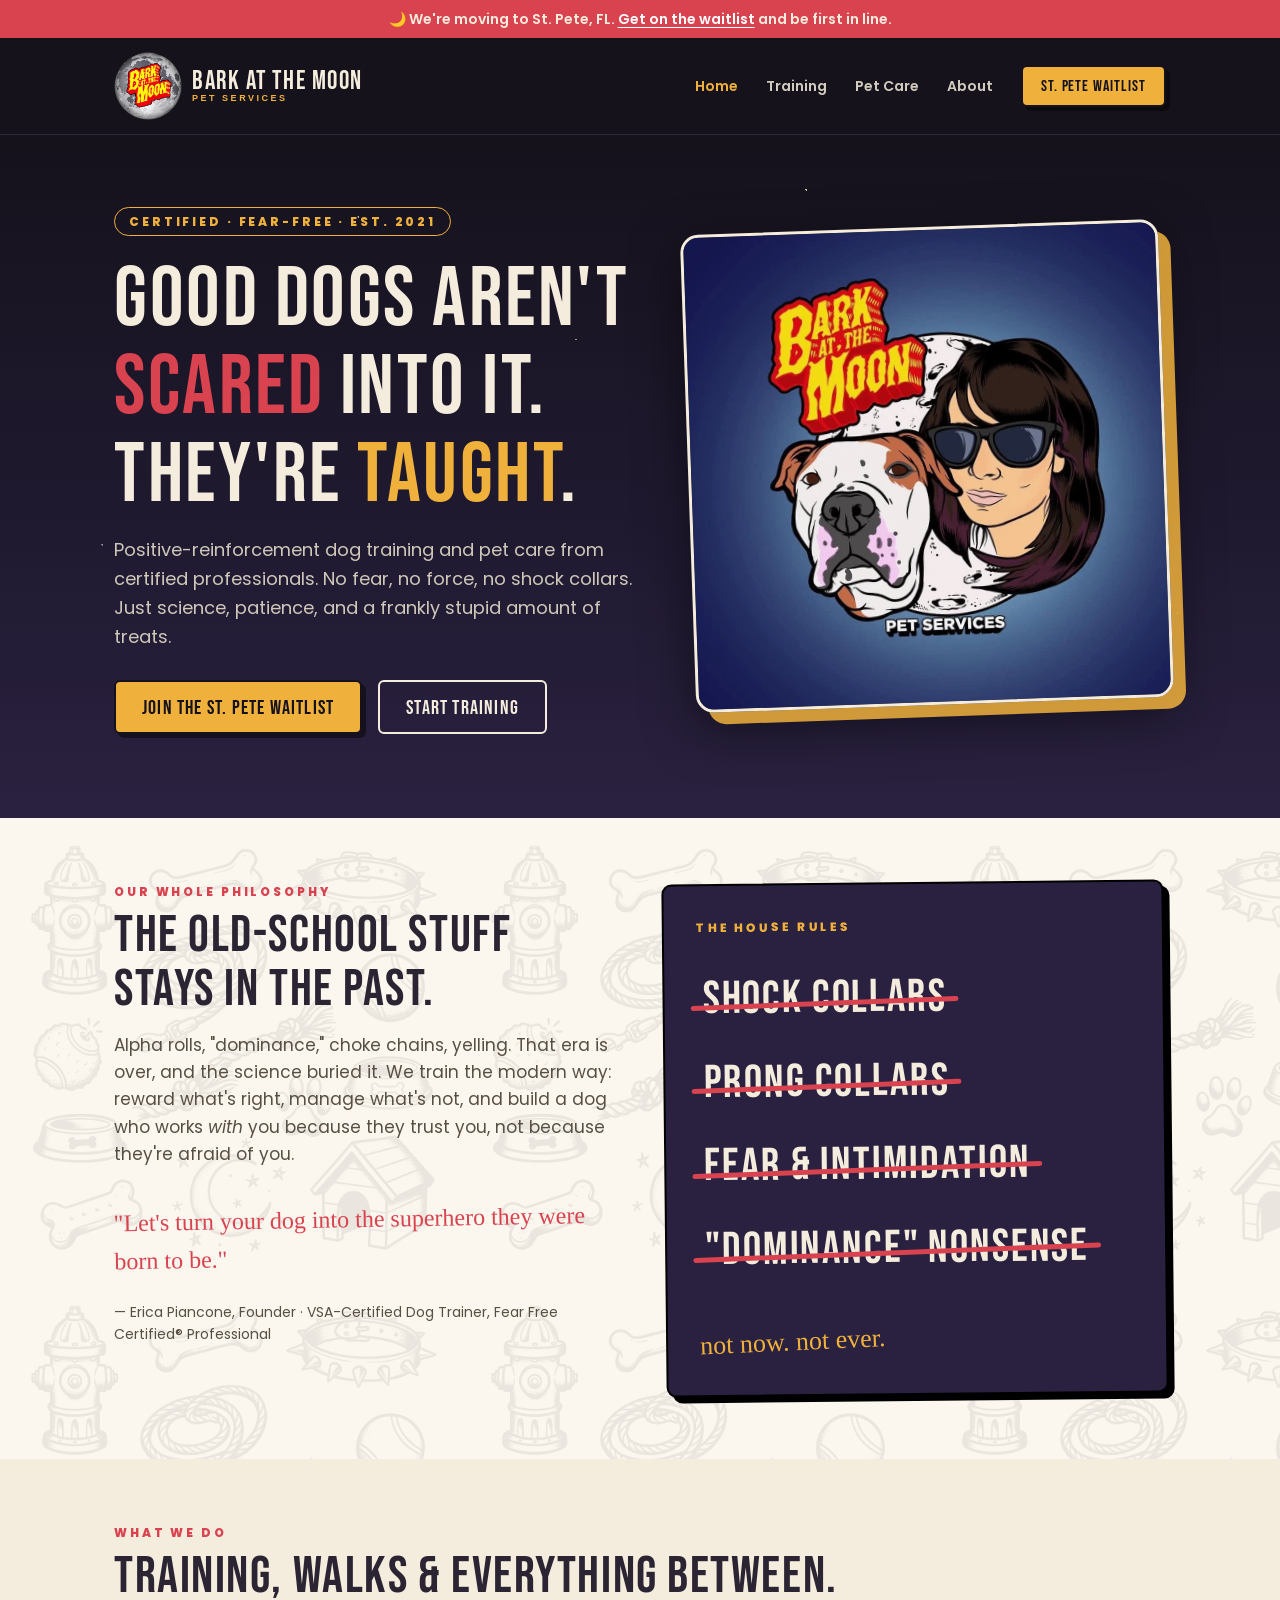
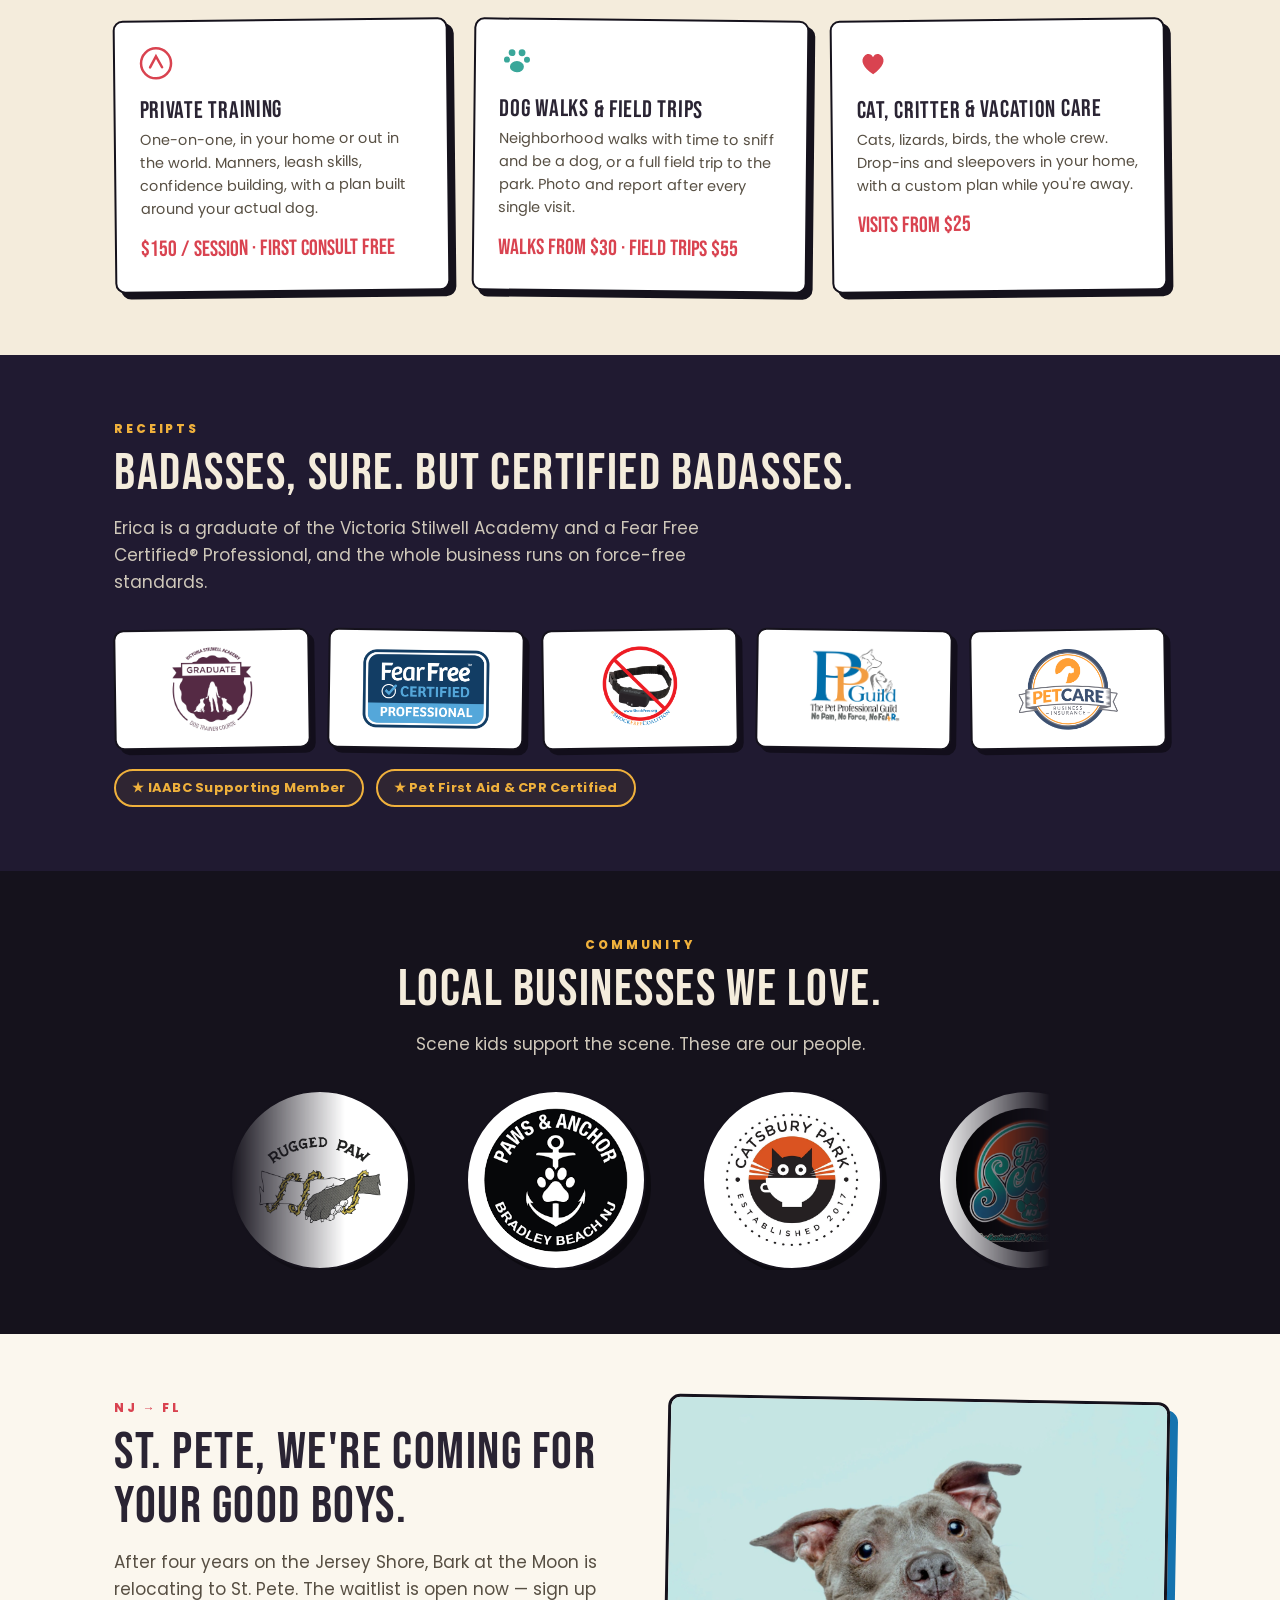
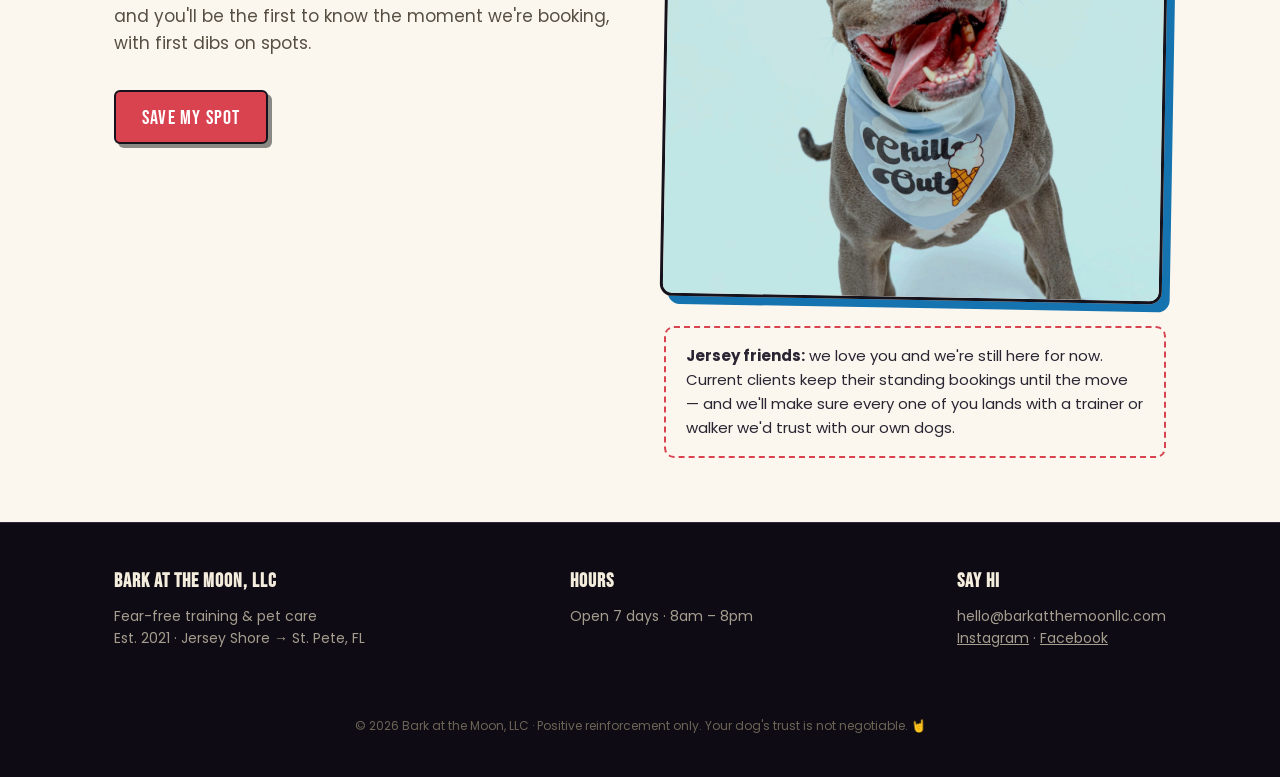
==== index.html @ cf0a7555 "Add tattoo flash background behind philosophy section Old-school traditional flash sheet (hydrant, b" ====
<!DOCTYPE html>
<html lang="en">
<head>
<meta charset="UTF-8">
<meta name="viewport" content="width=device-width, initial-scale=1.0">
<title>Bark at the Moon | Fear-Free Dog Training & Pet Care</title>
<meta name="description" content="Certified positive-reinforcement dog training and pet care. Zero fear, zero force, zero shock. Now howling our way from the Jersey Shore to St. Pete, FL.">
<link rel="preconnect" href="https://fonts.googleapis.com">
<link href="https://fonts.googleapis.com/css2?family=Bebas+Neue&family=Permanent+Marker&family=Poppins:wght@400;600;800&display=swap" rel="stylesheet">
<link rel="stylesheet" href="styles.css">
</head>
<body>

<div class="topbar">🌙 We're moving to St. Pete, FL. <a href="waitlist.html">Get on the waitlist</a> and be first in line.</div>

<header>
  <nav class="nav">
    <a class="logo" href="index.html">
      <img src="assets/logo-moon.png" alt="Bark at the Moon logo" style="width:68px;height:auto;">
      <span class="logo-name">Bark at the Moon<small>Pet Services</small></span>
    </a>
    <a class="nav-link active" href="index.html">Home</a>
    <a class="nav-link" href="training.html">Training</a>
    <a class="nav-link" href="pet-care.html">Pet Care</a>
    <a class="nav-link" href="about.html">About</a>
    <a class="btn btn-gold btn-sm" href="waitlist.html">St. Pete Waitlist</a>
  </nav>
</header>

<div class="hero">
  <div class="hero-inner">
    <div class="hero-copy">
      <span class="eyebrow">Certified · Fear-Free · Est. 2021</span>
      <h1>Good dogs aren't <span class="hl-red">scared</span> into it.<br>They're <span class="hl">taught</span>.</h1>
      <p class="sub">Positive-reinforcement dog training and pet care from certified professionals. No fear, no force, no shock collars. Just science, patience, and a frankly stupid amount of treats.</p>
      <div class="cta-row">
        <a class="btn btn-gold" href="waitlist.html">Join the St. Pete Waitlist</a>
        <a class="btn btn-ghost" href="training.html">Start Training</a>
      </div>
    </div>
    <div class="hero-art">
      <span class="awoo marker">awoooo!</span>
      <img class="hero-logo" src="assets/logo-full.jpg" alt="Bark at the Moon Pet Services — illustrated logo of Erica and a pit bull in front of a full moon">
    </div>
  </div>
</div>

<section class="section-light flash-bg">
  <div class="wrap">
    <div class="split">
      <div>
        <div class="kicker">Our whole philosophy</div>
        <h2 class="title">The old-school stuff stays in the past.</h2>
        <p class="lede">Alpha rolls, "dominance," choke chains, yelling. That era is over, and the science buried it. We train the modern way: reward what's right, manage what's not, and build a dog who works <em>with</em> you because they trust you, not because they're afraid of you.</p>
        <blockquote class="pull">"Let's turn your dog into the superhero they were born to be."</blockquote>
        <p style="font-size:14px; color:#574f43;">— Erica Piancone, Founder · VSA-Certified Dog Trainer, Fear Free Certified® Professional</p>
      </div>
      <div>
        <div class="card card-dark" style="padding:32px;">
          <div class="kicker" style="color:var(--gold);">The house rules</div>
          <ul class="nolist">
            <li>Shock collars</li>
            <li>Prong collars</li>
            <li>Fear &amp; intimidation</li>
            <li>"Dominance" nonsense</li>
          </ul>
          <span class="not-ever">not now. not ever.</span>
        </div>
      </div>
    </div>
  </div>
</section>

<section class="section-cream">
  <div class="wrap">
    <div class="kicker">What we do</div>
    <h2 class="title">Training, walks &amp; everything between.</h2>
    <div class="cards">
      <div class="card">
        <svg class="icon" viewBox="0 0 34 34"><circle cx="17" cy="17" r="15" fill="none" stroke="#d94350" stroke-width="2.5"/><path d="M11 21 L17 10 L23 21" fill="none" stroke="#d94350" stroke-width="2.5" stroke-linecap="round"/></svg>
        <h3>Private Training</h3>
        <p>One-on-one, in your home or out in the world. Manners, leash skills, confidence building, with a plan built around your actual dog.</p>
        <div class="price">$150 / session · first consult free</div>
      </div>
      <div class="card">
        <svg class="icon" viewBox="0 0 34 34"><circle cx="12" cy="9" r="3.4" fill="#3aa79a"/><circle cx="22" cy="9" r="3.4" fill="#3aa79a"/><circle cx="7" cy="16" r="3" fill="#3aa79a"/><circle cx="27" cy="16" r="3" fill="#3aa79a"/><ellipse cx="17" cy="23" rx="7" ry="5.6" fill="#3aa79a"/></svg>
        <h3>Dog Walks &amp; Field Trips</h3>
        <p>Neighborhood walks with time to sniff and be a dog, or a full field trip to the park. Photo and report after every single visit.</p>
        <div class="price">Walks from $30 · Field trips $55</div>
      </div>
      <div class="card">
        <svg class="icon" viewBox="0 0 34 34"><path d="M17 28 C7 21 4 14 8.5 9.5 C11.5 6.5 15.5 7.5 17 11 C18.5 7.5 22.5 6.5 25.5 9.5 C30 14 27 21 17 28 Z" fill="#d94350"/></svg>
        <h3>Cat, Critter &amp; Vacation Care</h3>
        <p>Cats, lizards, birds, the whole crew. Drop-ins and sleepovers in your home, with a custom plan while you're away.</p>
        <div class="price">Visits from $25</div>
      </div>
    </div>
  </div>
</section>

<section class="section-dark">
  <div class="wrap">
    <div class="kicker">Receipts</div>
    <h2 class="title">Badasses, sure. But certified badasses.</h2>
    <p class="lede">Erica is a graduate of the Victoria Stilwell Academy and a Fear Free Certified® Professional, and the whole business runs on force-free standards.</p>
    <div class="cert-strip">
      <div class="cert"><img src="assets/vsa.jpg" alt="Victoria Stilwell Academy Graduate — Dog Trainer Course"></div>
      <div class="cert"><img src="assets/fearfree.png" alt="Fear Free Certified Professional"></div>
      <div class="cert"><img src="assets/sfc.png" alt="Shock-Free Coalition member"></div>
      <div class="cert"><img src="assets/ppg.png" alt="Pet Professional Guild member"></div>
      <div class="cert"><img src="assets/pci.png" alt="Insured through Pet Care Insurance"></div>
    </div>
    <div class="badges">
      <span class="badge">★ IAABC Supporting Member</span>
      <span class="badge">★ Pet First Aid &amp; CPR Certified</span>
    </div>
  </div>
</section>

<section class="section-ink">
  <div class="wrap" style="text-align:center;">
    <div class="kicker">Community</div>
    <h2 class="title">Local businesses we love.</h2>
    <p class="lede" style="margin-left:auto; margin-right:auto;">Scene kids support the scene. These are our people.</p>
    <div class="local-carousel">
      <div class="local-track">
        <a href="https://7510b7-a4.myshopify.com" target="_blank" rel="noopener"><img src="assets/ruggedpaw.png" alt="Rugged Paw"></a>
        <a href="https://www.pawsandanchor.com" target="_blank" rel="noopener"><img src="assets/pawsanchor.png" alt="Paws and Anchor"></a>
        <a href="https://catsburypark.com" target="_blank" rel="noopener"><img src="assets/catsbury.jpg" alt="Catsbury Park"></a>
        <a href="https://thescoopnj.com" target="_blank" rel="noopener"><img src="assets/scoopnj.jpg" alt="The Scoop NJ"></a>
        <a href="https://7510b7-a4.myshopify.com" target="_blank" rel="noopener" aria-hidden="true" tabindex="-1"><img src="assets/ruggedpaw.png" alt=""></a>
        <a href="https://www.pawsandanchor.com" target="_blank" rel="noopener" aria-hidden="true" tabindex="-1"><img src="assets/pawsanchor.png" alt=""></a>
        <a href="https://catsburypark.com" target="_blank" rel="noopener" aria-hidden="true" tabindex="-1"><img src="assets/catsbury.jpg" alt=""></a>
        <a href="https://thescoopnj.com" target="_blank" rel="noopener" aria-hidden="true" tabindex="-1"><img src="assets/scoopnj.jpg" alt=""></a>
        <a href="https://7510b7-a4.myshopify.com" target="_blank" rel="noopener" aria-hidden="true" tabindex="-1"><img src="assets/ruggedpaw.png" alt=""></a>
        <a href="https://www.pawsandanchor.com" target="_blank" rel="noopener" aria-hidden="true" tabindex="-1"><img src="assets/pawsanchor.png" alt=""></a>
        <a href="https://catsburypark.com" target="_blank" rel="noopener" aria-hidden="true" tabindex="-1"><img src="assets/catsbury.jpg" alt=""></a>
        <a href="https://thescoopnj.com" target="_blank" rel="noopener" aria-hidden="true" tabindex="-1"><img src="assets/scoopnj.jpg" alt=""></a>
      </div>
    </div>
  </div>
</section>

<section class="section-light">
  <div class="wrap">
    <div class="split">
      <div>
        <div class="kicker">NJ → FL</div>
        <h2 class="title">St. Pete, we're coming for your good boys.</h2>
        <p class="lede">After four years on the Jersey Shore, Bark at the Moon is relocating to St. Pete. The waitlist is open now — sign up and you'll be the first to know the moment we're booking, with first dibs on spots.</p>
        <a class="btn btn-red" href="waitlist.html">Save My Spot</a>
      </div>
      <div>
        <img class="photo-frame tilt-r" src="assets/home-photo.jpg" alt="A very happy grey pit bull wearing a Chill Out bandana">
        <div class="notice">
          <strong>Jersey friends:</strong> we love you and we're still here for now. Current clients keep their standing bookings until the move — and we'll make sure every one of you lands with a trainer or walker we'd trust with our own dogs.
        </div>
      </div>
    </div>
  </div>
</section>

<footer>
  <div class="wrap">
    <div>
      <h4>Bark at the Moon, LLC</h4>
      Fear-free training &amp; pet care<br>
      Est. 2021 · Jersey Shore → St. Pete, FL
    </div>
    <div>
      <h4>Hours</h4>
      Open 7 days · 8am – 8pm
    </div>
    <div>
      <h4>Say hi</h4>
      hello@barkatthemoonllc.com<br>
      <a href="https://instagram.com/barkatthemoon_nj" target="_blank" rel="noopener">Instagram</a> · <a href="https://facebook.com/barkatthemoonllc" target="_blank" rel="noopener">Facebook</a>
    </div>
    <div class="fine">© 2026 Bark at the Moon, LLC · Positive reinforcement only. Your dog's trust is not negotiable. 🤘</div>
  </div>
</footer>

</body>
</html>
---- styles.css ----
/* Bark at the Moon — mockup design system
   Tattoo-flash palette: ink, cream, gold, red, teal */

:root {
  --ink: #15121c;
  --night: #201a31;
  --night-2: #2a2140;
  --cream: #f4ecdc;
  --paper: #fbf7ee;
  --gold: #f0b13c;
  --red: #d94350;
  --blue: #1573af;   /* carried over from the current site's accent */
  --teal: #3aa79a;
  --text-dark: #2a2433;
  --muted: #7d7668;
}

* { margin: 0; padding: 0; box-sizing: border-box; }

body {
  font-family: "Poppins", "Segoe UI", Arial, sans-serif;
  background: var(--ink);
  color: var(--cream);
  line-height: 1.6;
}

h1, h2, h3, .display {
  font-family: "Bebas Neue", "Arial Narrow", sans-serif;
  font-weight: 400;
  letter-spacing: 0.03em;
  line-height: 1.05;
}

.marker { font-family: "Permanent Marker", cursive; }

a { color: inherit; }

img { max-width: 100%; }

/* ── announcement bar ─────────────────────────── */
.topbar {
  background: var(--red);
  color: var(--cream);
  text-align: center;
  font-size: 14px;
  font-weight: 600;
  padding: 8px 16px;
}
.topbar a { color: #fff; text-underline-offset: 3px; }

/* ── header ───────────────────────────────────── */
header {
  background: var(--ink);
  border-bottom: 1px solid #2e2740;
  position: sticky;
  top: 0;
  z-index: 50;
}
.nav {
  max-width: 1100px;
  margin: 0 auto;
  padding: 14px 24px;
  display: flex;
  align-items: center;
  gap: 28px;
}
.logo {
  display: flex;
  align-items: center;
  gap: 10px;
  text-decoration: none;
  margin-right: auto;
}
.logo svg { display: block; }
.logo-name {
  font-family: "Bebas Neue", sans-serif;
  font-size: 26px;
  letter-spacing: 0.06em;
  color: var(--cream);
  line-height: 0.9;
}
.logo-name small {
  display: block;
  font-family: "Inter", sans-serif;
  font-size: 9px;
  font-weight: 600;
  letter-spacing: 0.28em;
  color: var(--gold);
  text-transform: uppercase;
}
.nav a.nav-link {
  text-decoration: none;
  font-size: 14px;
  font-weight: 600;
  color: var(--cream);
  opacity: 0.85;
}
.nav a.nav-link:hover, .nav a.nav-link.active { color: var(--gold); opacity: 1; }

/* ── buttons ──────────────────────────────────── */
.btn {
  display: inline-block;
  font-family: "Bebas Neue", sans-serif;
  font-size: 20px;
  letter-spacing: 0.06em;
  text-decoration: none;
  padding: 10px 26px 8px;
  border: 2px solid var(--ink);
  border-radius: 6px;
  cursor: pointer;
  transition: transform 0.12s ease;
}
.btn:hover { transform: rotate(-1.5deg) scale(1.03); }
.btn-gold { background: var(--gold); color: var(--ink); box-shadow: 4px 4px 0 rgba(0,0,0,0.45); }
.btn-red { background: var(--red); color: #fff; box-shadow: 4px 4px 0 rgba(0,0,0,0.45); }
.btn-ghost { background: transparent; color: var(--cream); border-color: var(--cream); }
.btn-sm { font-size: 16px; padding: 7px 18px 5px; }

/* ── hero ─────────────────────────────────────── */
.hero {
  background:
    radial-gradient(1.5px 1.5px at 12% 25%, rgba(244,236,220,.9) 50%, transparent 51%),
    radial-gradient(2px 2px at 28% 12%, rgba(244,236,220,.7) 50%, transparent 51%),
    radial-gradient(1.5px 1.5px at 45% 30%, rgba(244,236,220,.6) 50%, transparent 51%),
    radial-gradient(2px 2px at 63% 8%, rgba(244,236,220,.8) 50%, transparent 51%),
    radial-gradient(1.5px 1.5px at 85% 40%, rgba(244,236,220,.7) 50%, transparent 51%),
    radial-gradient(1.5px 1.5px at 72% 22%, rgba(244,236,220,.5) 50%, transparent 51%),
    radial-gradient(2px 2px at 8% 60%, rgba(244,236,220,.5) 50%, transparent 51%),
    radial-gradient(1.5px 1.5px at 92% 70%, rgba(244,236,220,.6) 50%, transparent 51%),
    linear-gradient(180deg, var(--ink) 0%, var(--night) 60%, var(--night-2) 100%);
}
.hero-inner {
  max-width: 1100px;
  margin: 0 auto;
  padding: 72px 24px 84px;
  display: flex;
  align-items: center;
  gap: 48px;
}
.hero-copy { flex: 1.1; }
.hero-art { flex: 1; text-align: center; position: relative; }

.eyebrow {
  display: inline-block;
  font-size: 12px;
  font-weight: 800;
  letter-spacing: 0.24em;
  text-transform: uppercase;
  color: var(--gold);
  border: 1.5px solid var(--gold);
  border-radius: 999px;
  padding: 4px 14px;
  margin-bottom: 20px;
}

.hero h1 {
  font-size: clamp(48px, 7vw, 84px);
  color: var(--cream);
  margin-bottom: 16px;
}
.hero h1 .hl { color: var(--gold); }
.hero h1 .hl-red { color: var(--red); }

.hero .sub {
  font-size: 18px;
  max-width: 520px;
  color: #cfc8ba;
  margin-bottom: 28px;
}
.hero .cta-row { display: flex; gap: 16px; flex-wrap: wrap; align-items: center; }

.awoo {
  position: absolute;
  top: -10px;
  right: 4%;
  transform: rotate(12deg);
  color: var(--red);
  font-size: 22px;
}

/* moon */
.moon-img {
  width: 100%;
  max-width: 400px;
  height: auto;
  transform: rotate(-2deg);
  filter:
    drop-shadow(0 0 30px rgba(244,236,220,0.25))
    drop-shadow(0 0 100px rgba(240,177,60,0.15));
}

/* ── sections ─────────────────────────────────── */
section { padding: 64px 0; }
.wrap { max-width: 1100px; margin: 0 auto; padding: 0 24px; }
.wrap-narrow { max-width: 780px; margin: 0 auto; padding: 0 24px; }

.section-light { background: var(--paper); color: var(--text-dark); }

/* tattoo flash sheet tiled behind a section, faint like an old stencil */
.flash-bg { position: relative; }
.flash-bg::before {
  content: "";
  position: absolute;
  inset: 0;
  background: url("assets/flash-bg.png") repeat;
  background-size: 460px 460px;
  opacity: 0.07;
  pointer-events: none;
}
.flash-bg > .wrap { position: relative; }
.section-cream { background: var(--cream); color: var(--text-dark); }
.section-dark { background: var(--night); }
.section-ink { background: var(--ink); }

.kicker {
  font-size: 12px;
  font-weight: 800;
  letter-spacing: 0.24em;
  text-transform: uppercase;
  color: var(--red);
  margin-bottom: 8px;
}
.section-dark .kicker, .section-ink .kicker { color: var(--gold); }

h2.title { font-size: clamp(34px, 4.5vw, 52px); margin-bottom: 14px; }
.lede { font-size: 17px; max-width: 640px; margin-bottom: 32px; }
.section-light .lede, .section-cream .lede { color: #574f43; }
.section-dark .lede, .section-ink .lede { color: #cfc8ba; }

/* ── sticker cards ────────────────────────────── */
.cards {
  display: grid;
  grid-template-columns: repeat(auto-fit, minmax(240px, 1fr));
  gap: 24px;
}
.card {
  background: #fff;
  color: var(--text-dark);
  border: 2px solid var(--ink);
  border-radius: 10px;
  padding: 24px;
  box-shadow: 6px 6px 0 var(--ink);
}
.card:nth-child(even) { transform: rotate(0.6deg); }
.card:nth-child(odd) { transform: rotate(-0.6deg); }
.card h3 { font-size: 24px; margin: 10px 0 6px; }
.card p { font-size: 14.5px; color: #574f43; }
.card .price {
  font-family: "Bebas Neue", sans-serif;
  font-size: 22px;
  color: var(--red);
  margin-top: 10px;
}
.card .icon { width: 34px; height: 34px; }

.card-dark {
  background: var(--night-2);
  color: var(--cream);
  border-color: #000;
  box-shadow: 6px 6px 0 #000;
}
.card-dark p { color: #cfc8ba; }

/* ── the "no" list ────────────────────────────── */
.nolist { list-style: none; margin: 24px 0; }
.nolist li {
  font-family: "Bebas Neue", sans-serif;
  font-size: clamp(30px, 4.5vw, 46px);
  letter-spacing: 0.04em;
  color: var(--cream);
  position: relative;
  display: table;
  padding: 2px 6px;
  margin-bottom: 6px;
}
.nolist li::after {
  content: "";
  position: absolute;
  left: -6px; right: -6px; top: 52%;
  height: 5px;
  background: var(--red);
  transform: rotate(-1.6deg);
  border-radius: 3px;
}
.not-ever {
  font-family: "Permanent Marker", cursive;
  font-size: 26px;
  color: var(--gold);
  transform: rotate(-2deg);
  display: inline-block;
  margin-top: 8px;
}

/* ── badges / patches ─────────────────────────── */
.badges { display: flex; flex-wrap: wrap; gap: 12px; margin-top: 20px; }
.badge {
  border: 2px solid var(--gold);
  color: var(--gold);
  border-radius: 999px;
  font-size: 13px;
  font-weight: 700;
  padding: 7px 16px;
  letter-spacing: 0.02em;
  background: rgba(240,177,60,0.07);
}
.badge.badge-light {
  border-color: var(--text-dark);
  color: var(--text-dark);
  background: #fff;
  box-shadow: 3px 3px 0 var(--text-dark);
}

/* ── misc ─────────────────────────────────────── */
.split { display: flex; gap: 48px; align-items: flex-start; }
.split > div { flex: 1; }

.pawline {
  display: flex; gap: 18px; justify-content: center;
  padding: 18px 0; opacity: 0.5;
}

blockquote.pull {
  font-family: "Permanent Marker", cursive;
  font-size: 24px;
  color: var(--red);
  transform: rotate(-1deg);
  margin: 24px 0;
  max-width: 560px;
}

.notice {
  border: 2px dashed var(--red);
  border-radius: 10px;
  padding: 16px 20px;
  font-size: 15px;
  max-width: 640px;
}

/* ── forms (waitlist) ─────────────────────────── */
.form-card {
  background: var(--paper);
  color: var(--text-dark);
  border: 2px solid var(--ink);
  border-radius: 12px;
  box-shadow: 8px 8px 0 rgba(0,0,0,0.5);
  padding: 32px;
  max-width: 560px;
}
.form-card label {
  display: block;
  font-size: 13px;
  font-weight: 800;
  letter-spacing: 0.06em;
  text-transform: uppercase;
  margin: 16px 0 5px;
  color: var(--text-dark);
}
.form-card input[type="text"], .form-card input[type="email"],
.form-card input[type="tel"], .form-card textarea, .form-card select {
  width: 100%;
  font-family: inherit;
  font-size: 15px;
  padding: 10px 12px;
  border: 2px solid var(--text-dark);
  border-radius: 6px;
  background: #fff;
}
.form-card textarea { min-height: 80px; resize: vertical; }
.checks { display: flex; flex-wrap: wrap; gap: 10px; margin-top: 6px; }
.checks label {
  display: inline-flex; align-items: center; gap: 7px;
  margin: 0; text-transform: none; letter-spacing: 0;
  font-size: 14px; font-weight: 600;
  border: 2px solid var(--text-dark);
  border-radius: 999px;
  padding: 7px 14px;
  cursor: pointer;
  background: #fff;
}
.form-card .btn { margin-top: 24px; }

.steps { counter-reset: step; list-style: none; margin-top: 24px; }
.steps li {
  counter-increment: step;
  display: flex; gap: 16px; align-items: baseline;
  margin-bottom: 18px; font-size: 15.5px;
}
.steps li::before {
  content: counter(step);
  font-family: "Bebas Neue", sans-serif;
  font-size: 26px;
  color: var(--gold);
  border: 2px solid var(--gold);
  border-radius: 50%;
  min-width: 40px; height: 40px;
  display: inline-flex; align-items: center; justify-content: center;
  flex-shrink: 0;
  position: relative; top: 6px;
}

/* ── real assets: photos & cert emblems ───────── */
.hero-photo {
  width: 280px; height: 280px;
  object-fit: cover;
  border-radius: 50%;
  border: 4px solid var(--cream);
  box-shadow: 0 0 0 4px var(--ink), 0 12px 40px rgba(0,0,0,0.5);
  position: relative;
  z-index: 2;
}
.hero-logo {
  width: 100%;
  max-width: 520px;
  border-radius: 18px;
  border: 3px solid var(--cream);
  box-shadow: 12px 12px 0 rgba(240,177,60,0.85), 0 16px 50px rgba(0,0,0,0.5);
  transform: rotate(-2deg);
}

.photo-frame {
  width: 100%;
  border: 3px solid var(--ink);
  border-radius: 12px;
  box-shadow: 8px 8px 0 var(--red);
  transform: rotate(-1deg);
  margin-bottom: 18px;
}
.photo-frame.tilt-r { transform: rotate(1deg); box-shadow: 8px 8px 0 var(--blue); }

.cert-strip {
  display: grid;
  grid-template-columns: repeat(auto-fit, minmax(150px, 1fr));
  gap: 18px;
  margin-top: 26px;
}
.cert {
  background: #fff;
  border: 2px solid var(--ink);
  border-radius: 10px;
  padding: 14px;
  min-height: 110px;
  display: flex;
  align-items: center;
  justify-content: center;
  box-shadow: 5px 5px 0 rgba(0,0,0,0.45);
}
.cert:nth-child(even) { transform: rotate(0.8deg); }
.cert:nth-child(odd) { transform: rotate(-0.8deg); }
.cert img { max-height: 88px; max-width: 100%; object-fit: contain; }

.local-carousel {
  overflow: hidden;
  max-width: 820px;
  margin: 30px auto 0;
  -webkit-mask-image: linear-gradient(90deg, transparent, #000 14%, #000 86%, transparent);
  mask-image: linear-gradient(90deg, transparent, #000 14%, #000 86%, transparent);
}
.local-track {
  display: flex;
  width: max-content;
  animation: local-marquee 28s linear infinite;
}
.local-carousel:hover .local-track { animation-play-state: paused; }
.local-track a {
  display: block;
  flex-shrink: 0;
  margin-right: 56px;
  transition: transform 0.15s ease;
}
.local-track a:hover { transform: scale(1.05) rotate(-2deg); }
.local-track img {
  height: 180px; width: 180px;
  object-fit: contain;
  background: #fff;
  border: 2px solid var(--ink);
  border-radius: 50%;
  padding: 16px;
  box-shadow: 5px 5px 0 rgba(0,0,0,0.4);
  display: block;
}
@keyframes local-marquee {
  from { transform: translateX(0); }
  to { transform: translateX(-33.3333%); }
}
@media (prefers-reduced-motion: reduce) {
  .local-track { animation: none; flex-wrap: wrap; width: auto; justify-content: center; gap: 22px; }
  .local-track a { margin-right: 0; }
  .local-track a:nth-child(n+5) { display: none; }
  .local-carousel { mask-image: none; -webkit-mask-image: none; }
}

/* ── footer ───────────────────────────────────── */
footer {
  background: #0e0b14;
  border-top: 1px solid #2e2740;
  padding: 42px 0;
  font-size: 14px;
  color: #a59d8e;
}
footer .wrap { display: flex; flex-wrap: wrap; gap: 40px; justify-content: space-between; }
footer h4 {
  font-family: "Bebas Neue", sans-serif;
  font-size: 20px;
  color: var(--cream);
  margin-bottom: 8px;
  letter-spacing: 0.05em;
}
footer a { color: #a59d8e; }
.fine { margin-top: 26px; text-align: center; width: 100%; font-size: 12px; color: #6b6455; }

@media (max-width: 820px) {
  /* nav collapses to a centered two-row stack */
  .nav {
    flex-wrap: wrap;
    justify-content: center;
    gap: 10px 18px;
    padding: 12px 16px;
  }
  .logo { margin-right: 0; flex-basis: 100%; justify-content: center; }
  .logo img { width: 52px !important; }
  .logo-name { font-size: 22px; }
  .nav a.nav-link { font-size: 13px; }
  .btn-sm { font-size: 14px; padding: 6px 14px 4px; }

  .topbar { font-size: 12.5px; padding: 7px 12px; }

  .hero-inner {
    flex-direction: column-reverse;
    text-align: center;
    padding: 40px 20px 52px;
    gap: 36px;
  }
  .hero .cta-row { justify-content: center; }
  .hero .sub { margin-left: auto; margin-right: auto; font-size: 16px; }
  .hero h1 { font-size: clamp(40px, 11vw, 64px); }
  .eyebrow { font-size: 11px; }
  .hero-copy > div[style] { justify-content: center !important; }

  .hero-logo { max-width: min(400px, 88vw); }
  .moon-img { width: min(300px, 82vw); height: auto; }
  .awoo { top: -26px; right: 8%; font-size: 18px; }

  section { padding: 44px 0; }
  .wrap, .wrap-narrow { padding: 0 20px; }
  .split { flex-direction: column; gap: 32px; }

  h2.title { font-size: clamp(30px, 8vw, 44px); }
  .lede { font-size: 15.5px; }

  .card { padding: 20px; }
  .form-card { padding: 22px 18px; max-width: none; }

  blockquote.pull { font-size: 20px; }
  .nolist li { font-size: clamp(26px, 8vw, 38px); }
  .not-ever { font-size: 22px; }

  footer .wrap { flex-direction: column; gap: 22px; text-align: center; }
  .fine { margin-top: 8px; }

  .local-track img { height: 120px; width: 120px; padding: 10px; }
  .local-track a { margin-right: 34px; }
}

@media (max-width: 480px) {
  .hero h1 { font-size: clamp(34px, 12vw, 44px); }
  .checks { gap: 8px; }
  .checks label { font-size: 13px; padding: 6px 11px; }
  .cert-strip { grid-template-columns: repeat(2, 1fr); gap: 12px; }
  .cert { min-height: 90px; padding: 10px; }
  .cert img { max-height: 70px; }
  .local-strip img { height: 74px; width: 74px; }
  .steps li::before { min-width: 34px; height: 34px; font-size: 22px; }
}
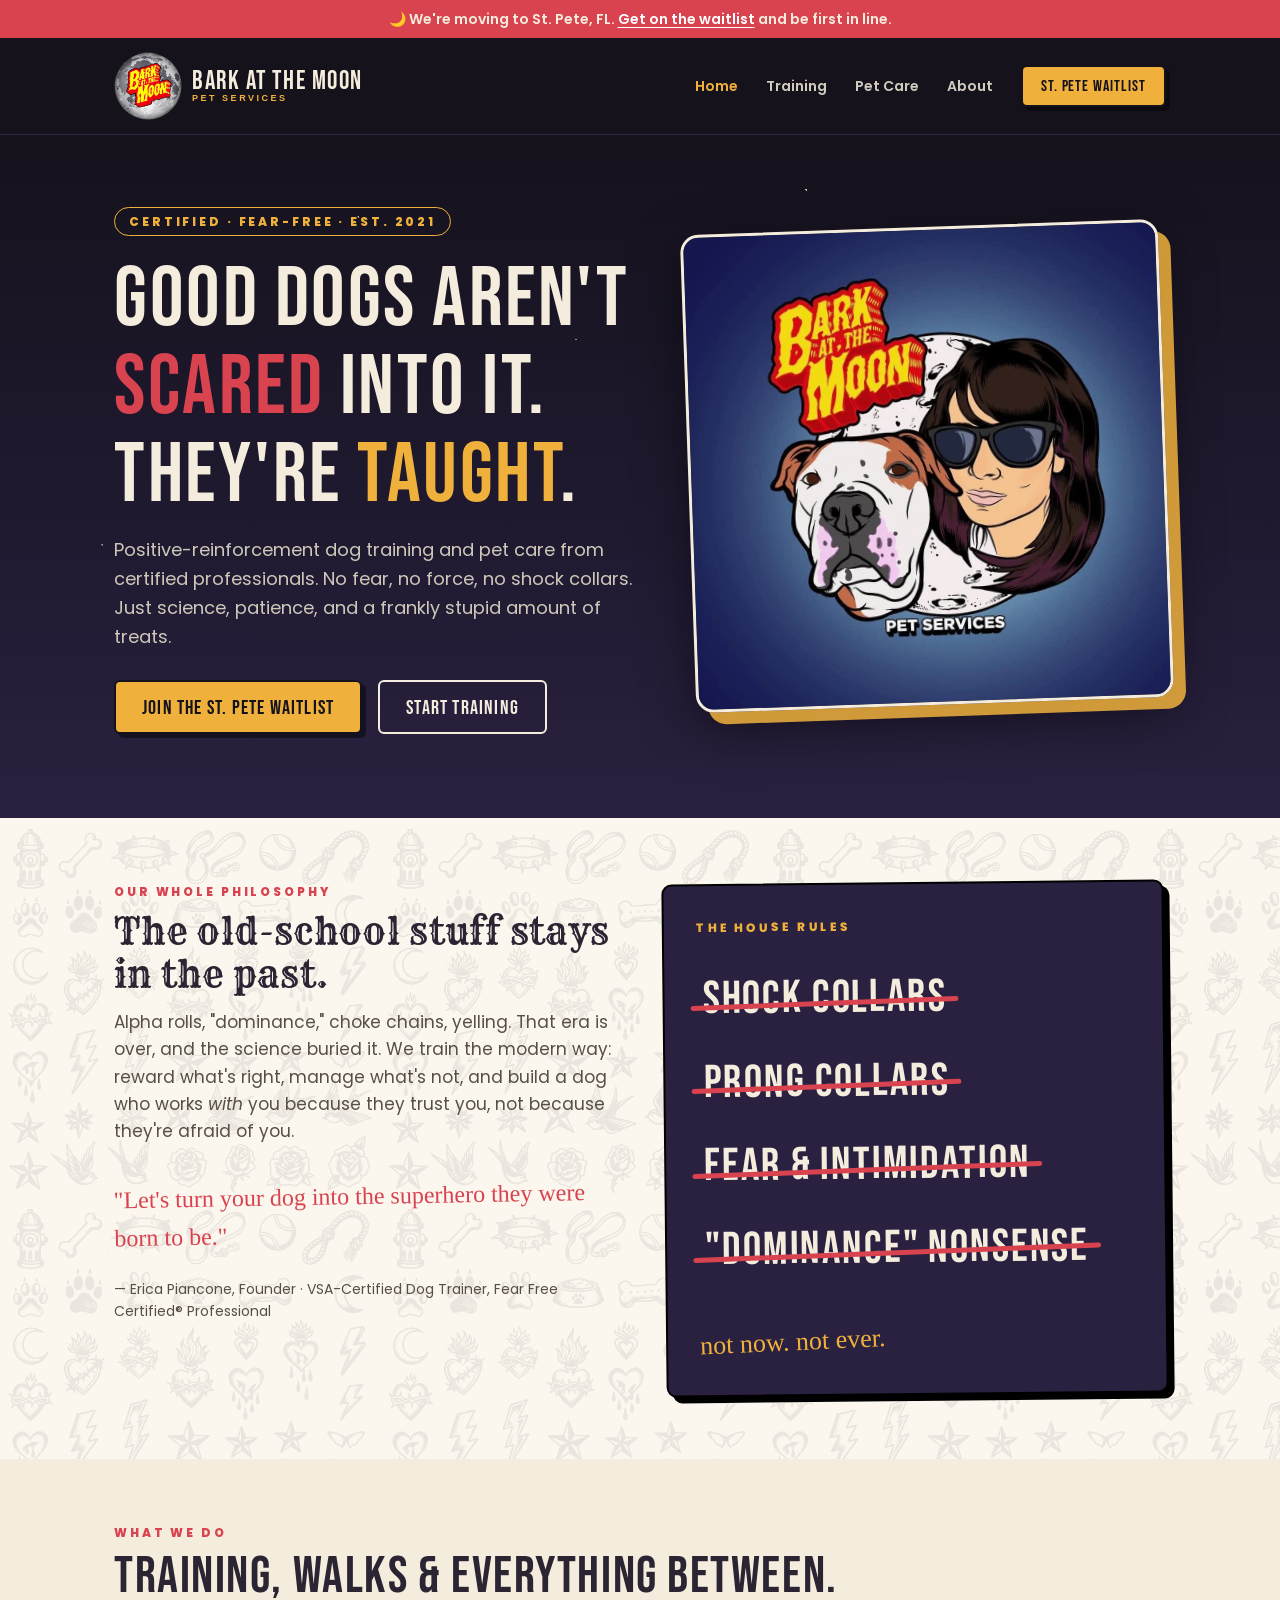
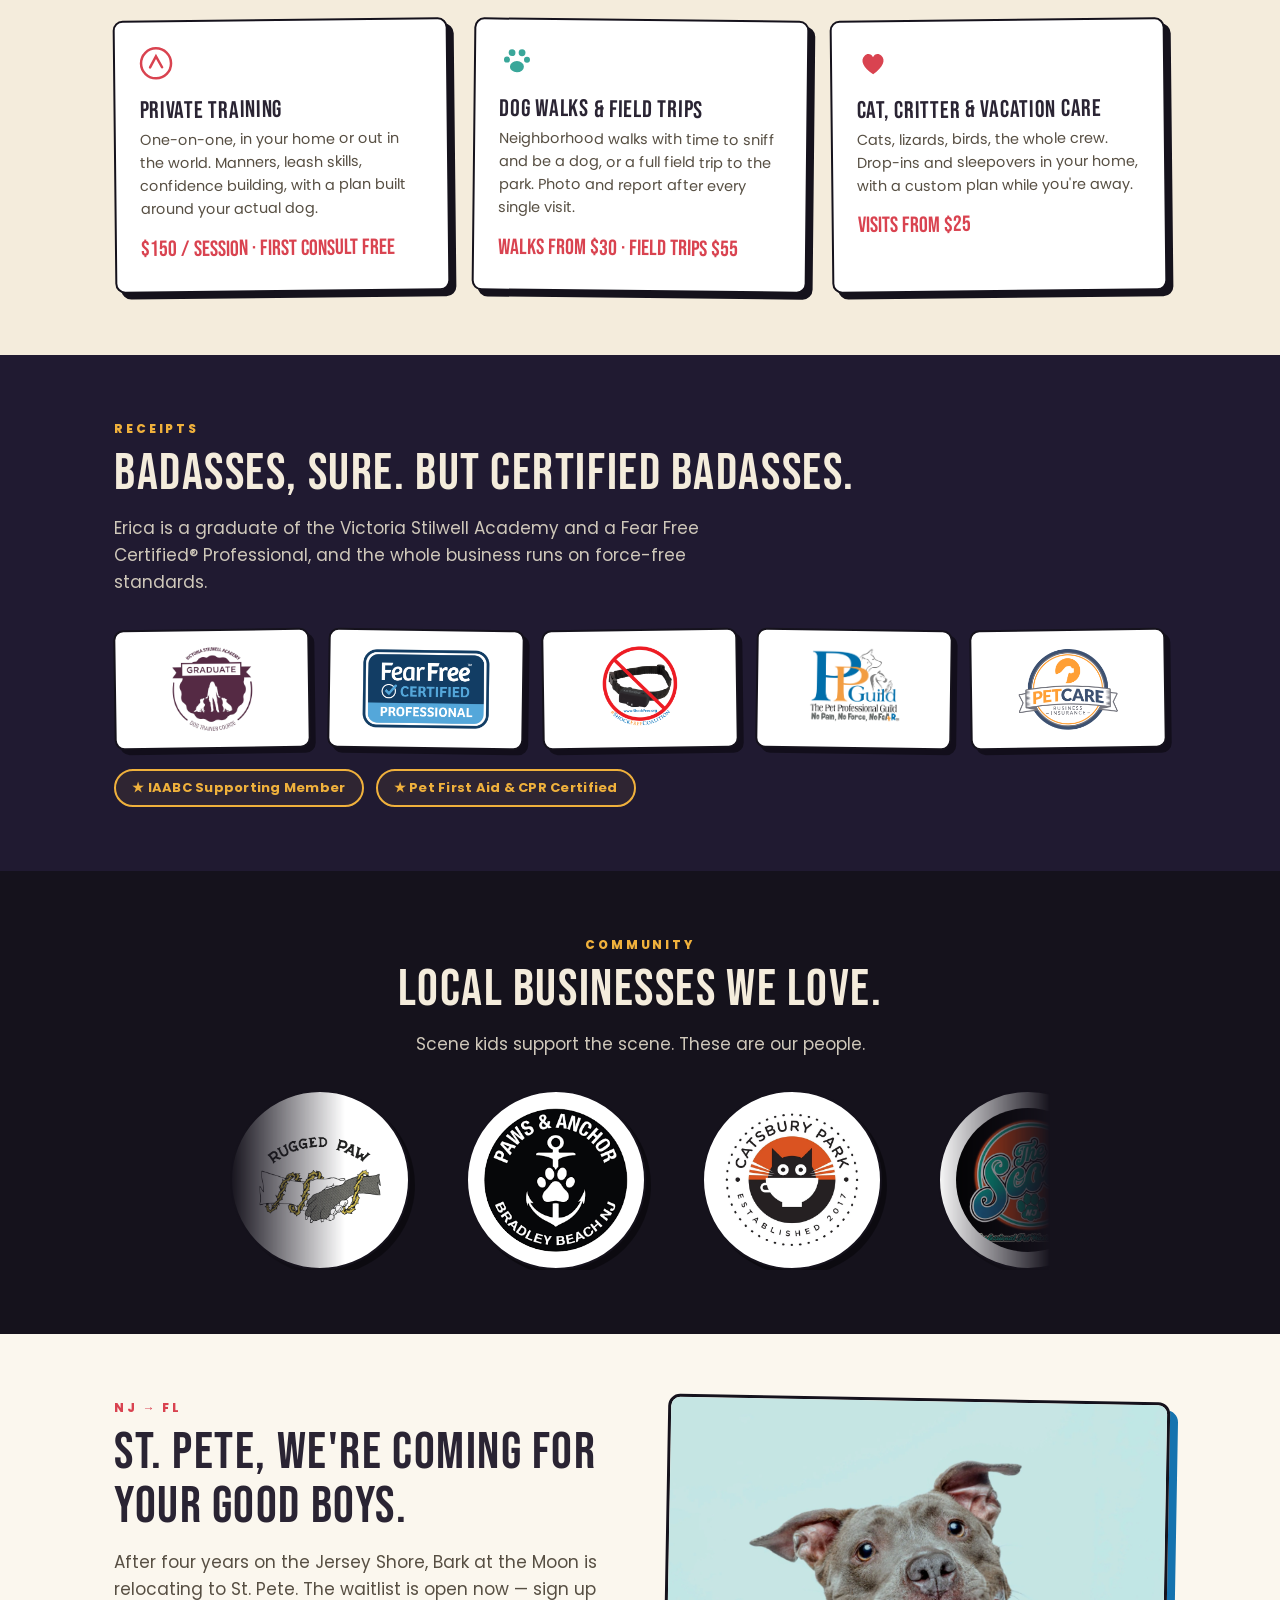
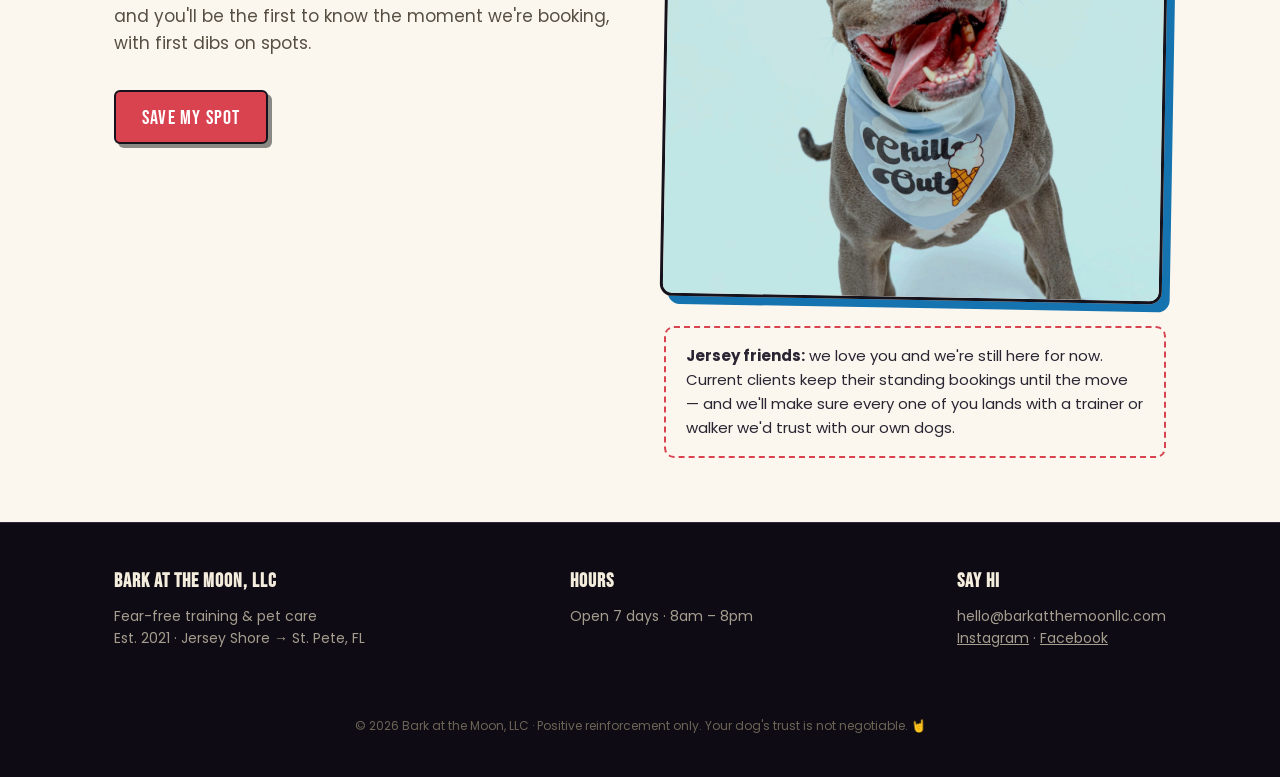
==== commit 4cc94047: "Denser traditional flash background, tattoo font on philosophy headline New flash sheet: smaller mot" ====
--- a/index.html
+++ b/index.html
@@ -6,7 +6,7 @@
 <title>Bark at the Moon | Fear-Free Dog Training & Pet Care</title>
 <meta name="description" content="Certified positive-reinforcement dog training and pet care. Zero fear, zero force, zero shock. Now howling our way from the Jersey Shore to St. Pete, FL.">
 <link rel="preconnect" href="https://fonts.googleapis.com">
-<link href="https://fonts.googleapis.com/css2?family=Bebas+Neue&family=Permanent+Marker&family=Poppins:wght@400;600;800&display=swap" rel="stylesheet">
+<link href="https://fonts.googleapis.com/css2?family=Bebas+Neue&family=Permanent+Marker&family=Poppins:wght@400;600;800&family=Rye&display=swap" rel="stylesheet">
 <link rel="stylesheet" href="styles.css">
 </head>
 <body>
@@ -50,7 +50,7 @@
     <div class="split">
       <div>
         <div class="kicker">Our whole philosophy</div>
-        <h2 class="title">The old-school stuff stays in the past.</h2>
+        <h2 class="title tattoo-font">The old-school stuff stays in the past.</h2>
         <p class="lede">Alpha rolls, "dominance," choke chains, yelling. That era is over, and the science buried it. We train the modern way: reward what's right, manage what's not, and build a dog who works <em>with</em> you because they trust you, not because they're afraid of you.</p>
         <blockquote class="pull">"Let's turn your dog into the superhero they were born to be."</blockquote>
         <p style="font-size:14px; color:#574f43;">— Erica Piancone, Founder · VSA-Certified Dog Trainer, Fear Free Certified® Professional</p>
--- a/styles.css
+++ b/styles.css
@@ -203,11 +203,19 @@
   position: absolute;
   inset: 0;
   background: url("assets/flash-bg.png") repeat;
-  background-size: 460px 460px;
+  background-size: 380px 380px;
   opacity: 0.07;
   pointer-events: none;
 }
 .flash-bg > .wrap { position: relative; }
+
+/* tattoo-parlor lettering for select headlines */
+.tattoo-font, h2.title.tattoo-font {
+  font-family: "Rye", "Bebas Neue", serif;
+  font-size: clamp(22px, 3.4vw, 36px);
+  letter-spacing: 0.01em;
+  line-height: 1.2;
+}
 .section-cream { background: var(--cream); color: var(--text-dark); }
 .section-dark { background: var(--night); }
 .section-ink { background: var(--ink); }
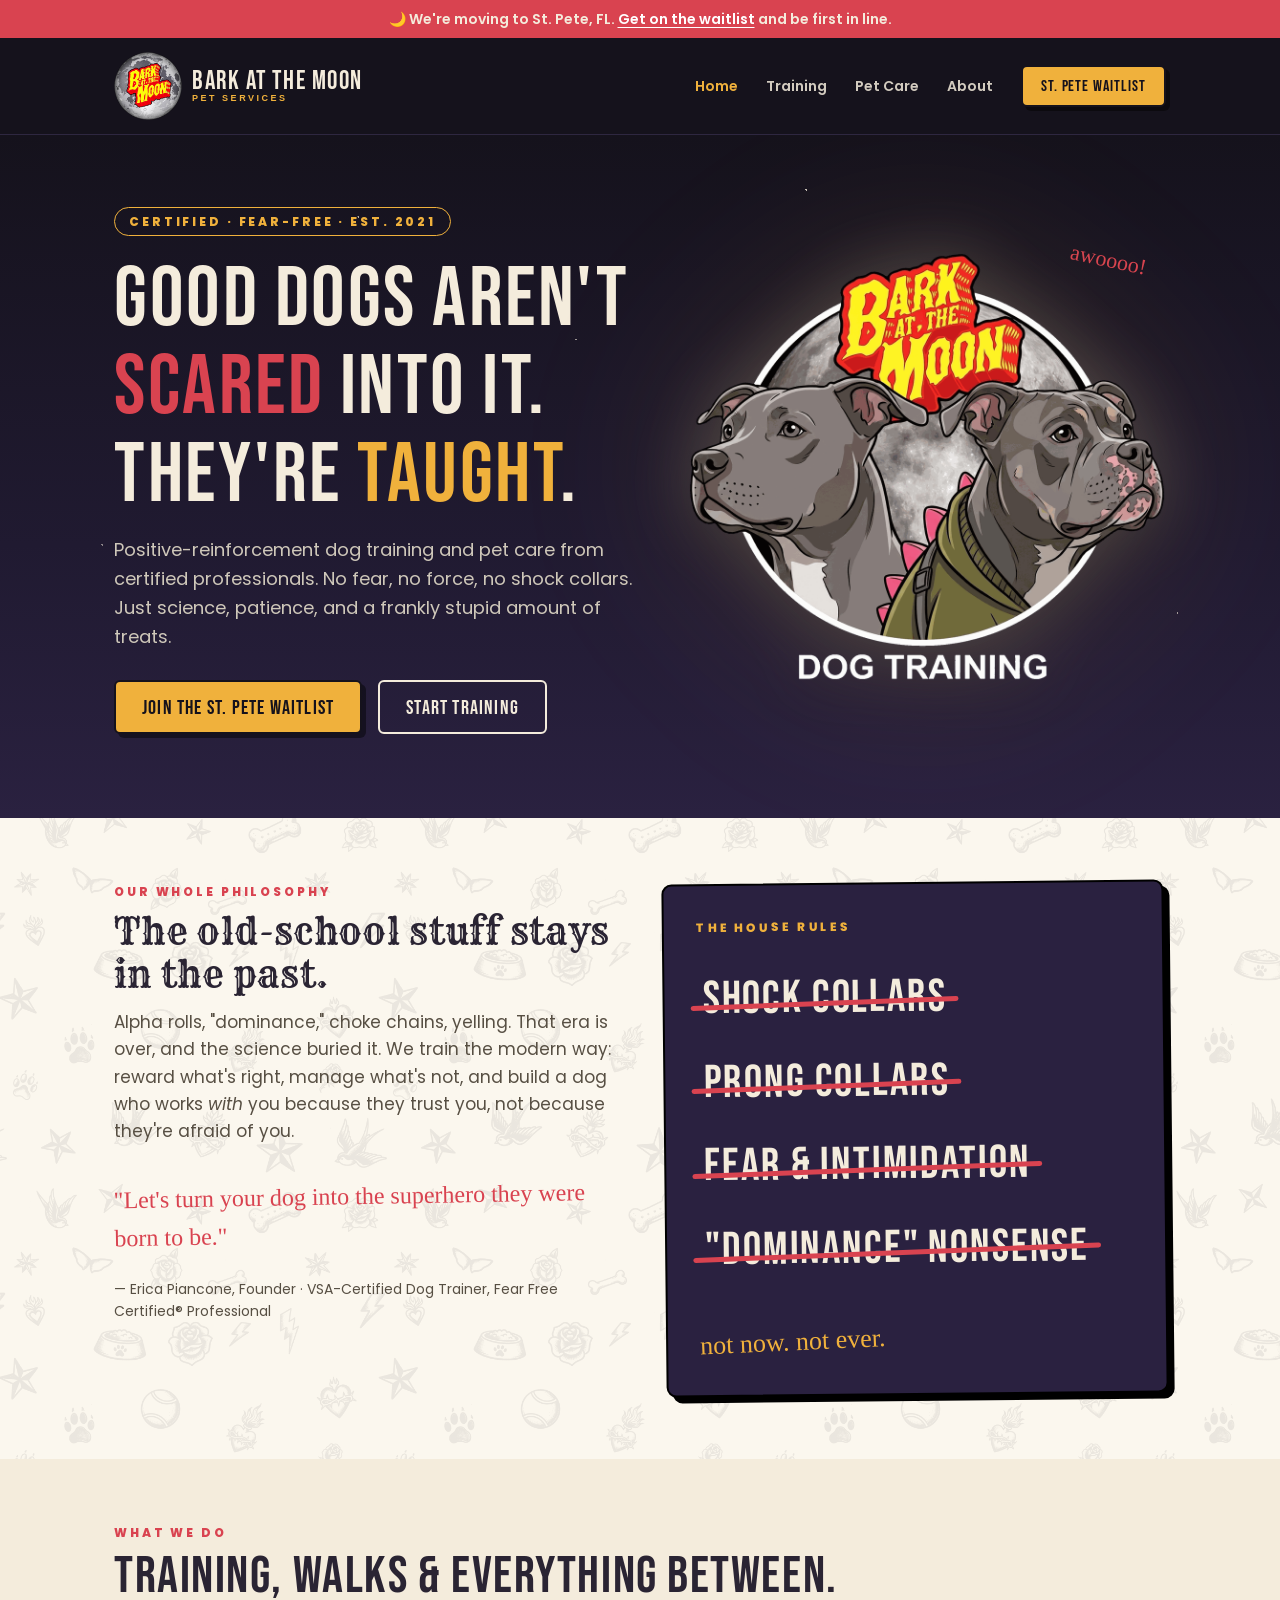
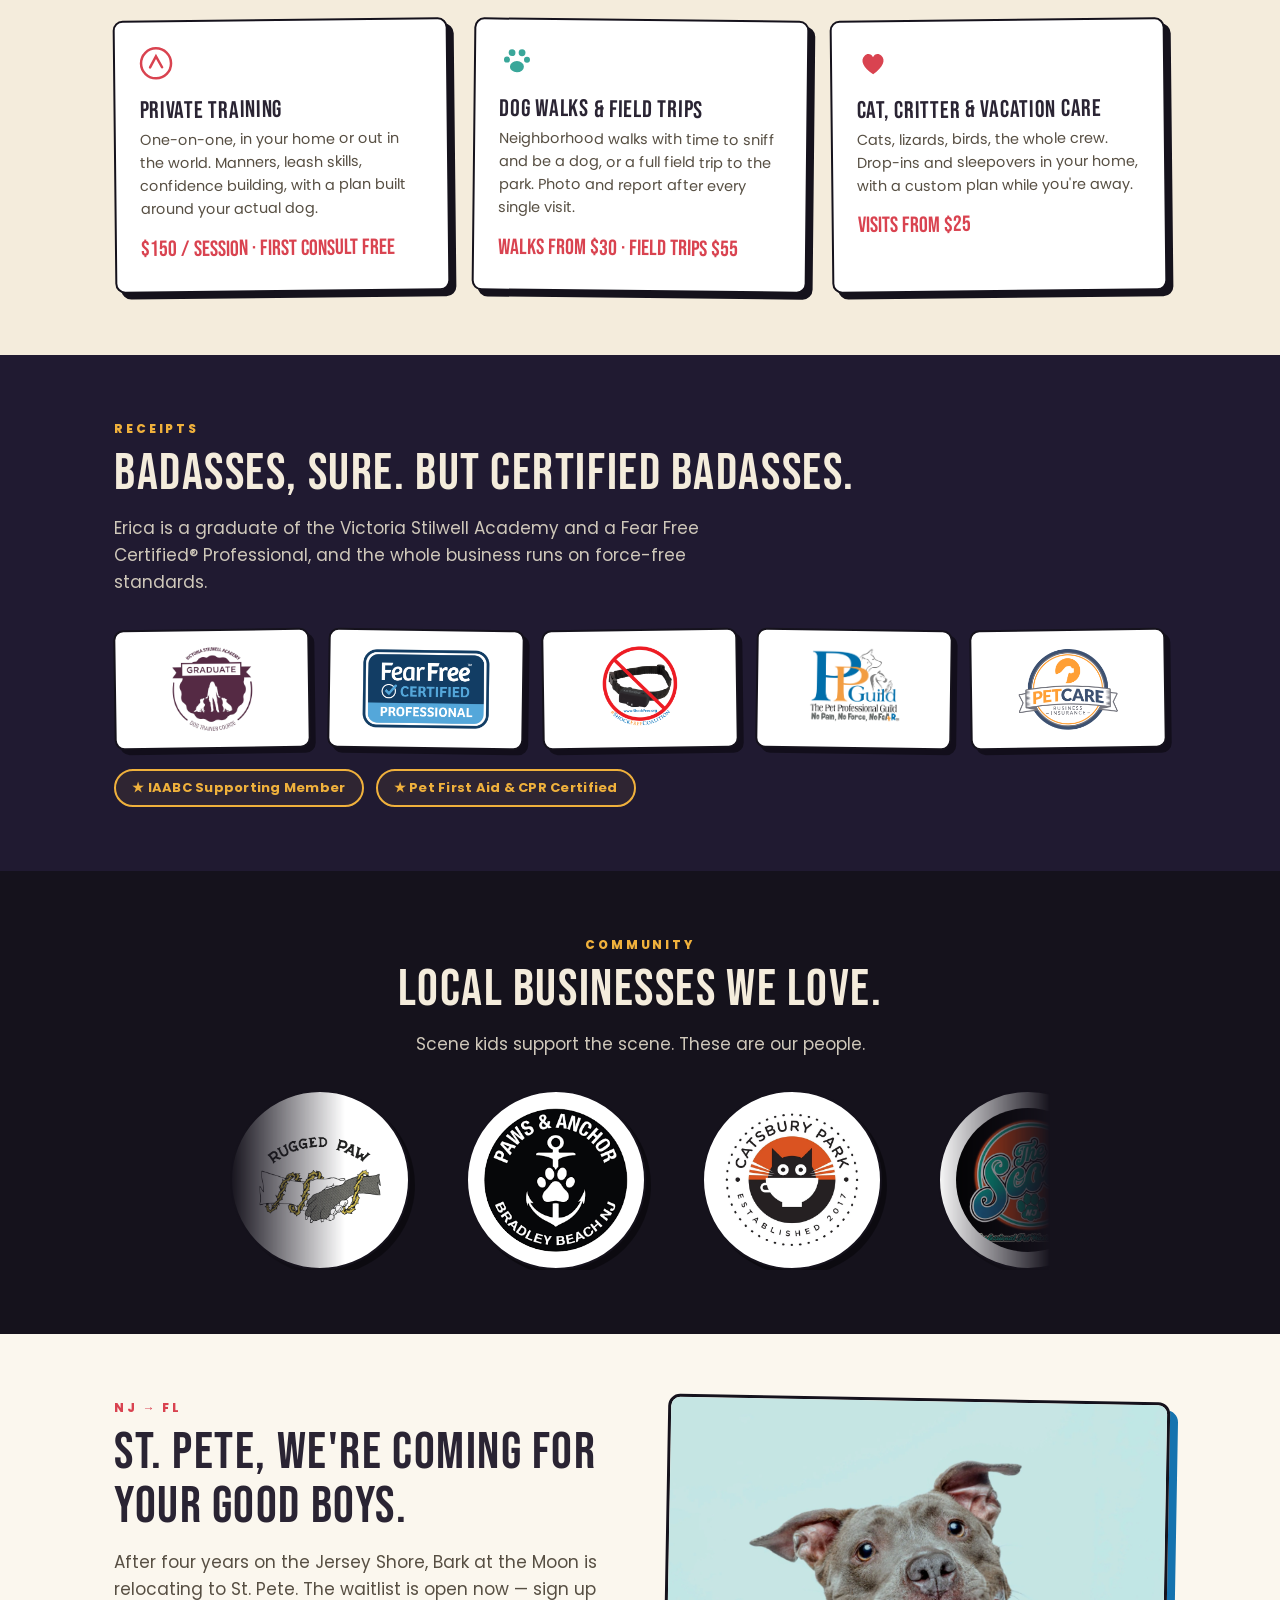
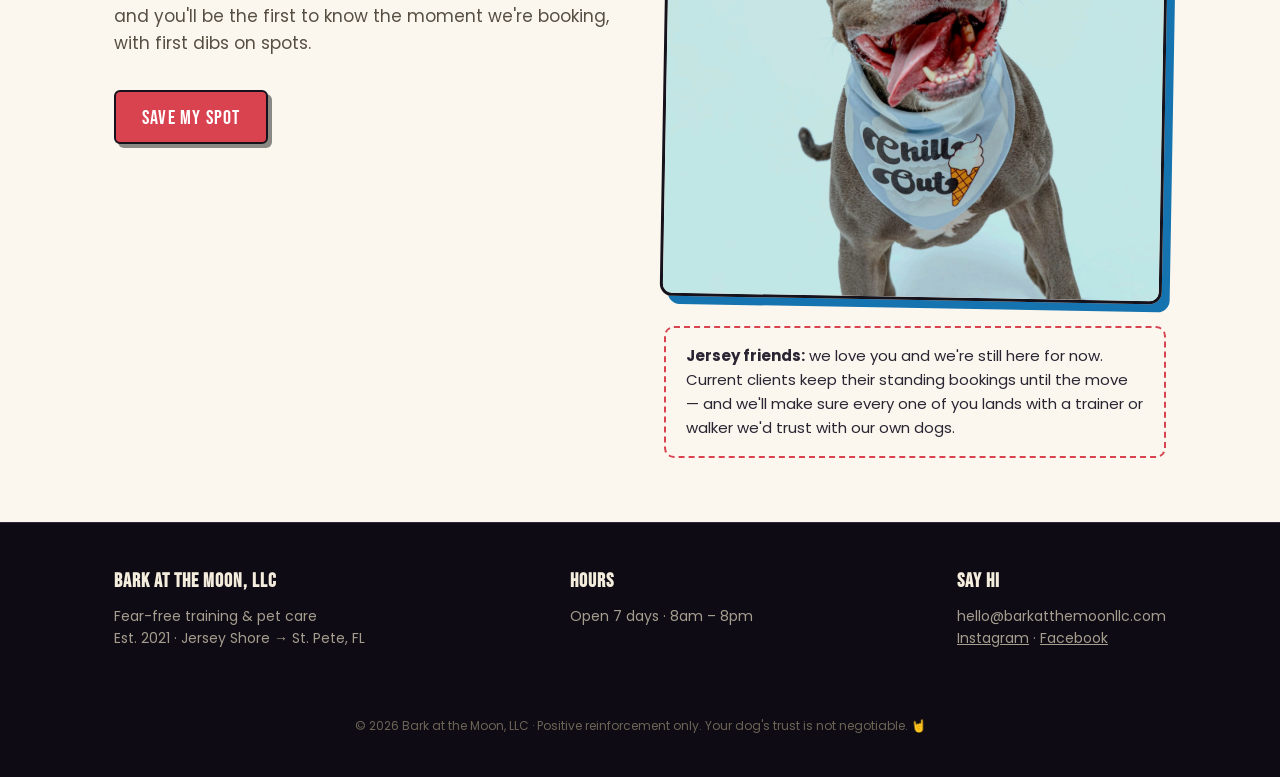
==== commit e7d2809b: "Swap homepage hero to the new two-dog logo Client's remixed logo (Tish and Duke, 'DOG TRAINING', Ozz" ====
--- a/index.html
+++ b/index.html
@@ -40,7 +40,7 @@
     </div>
     <div class="hero-art">
       <span class="awoo marker">awoooo!</span>
-      <img class="hero-logo" src="assets/logo-full.jpg" alt="Bark at the Moon Pet Services — illustrated logo of Erica and a pit bull in front of a full moon">
+      <img class="hero-badge" src="assets/logo-hero.png" alt="Bark at the Moon Dog Training — illustrated logo of Tish and Duke in front of a full moon">
     </div>
   </div>
 </div>
--- a/styles.css
+++ b/styles.css
@@ -423,6 +423,17 @@
   border: 3px solid var(--cream);
   box-shadow: 12px 12px 0 rgba(240,177,60,0.85), 0 16px 50px rgba(0,0,0,0.5);
   transform: rotate(-2deg);
+}
+
+/* transparent-cut badge logo — no frame, just a moonlit glow */
+.hero-badge {
+  width: 100%;
+  max-width: 560px;
+  height: auto;
+  filter:
+    drop-shadow(0 0 34px rgba(244,236,220,0.22))
+    drop-shadow(0 0 90px rgba(240,177,60,0.16))
+    drop-shadow(0 14px 26px rgba(0,0,0,0.45));
 }
 
 .photo-frame {
@@ -545,6 +556,7 @@
   .hero-copy > div[style] { justify-content: center !important; }
 
   .hero-logo { max-width: min(400px, 88vw); }
+  .hero-badge { max-width: min(430px, 90vw); }
   .moon-img { width: min(300px, 82vw); height: auto; }
   .awoo { top: -26px; right: 8%; font-size: 18px; }
 
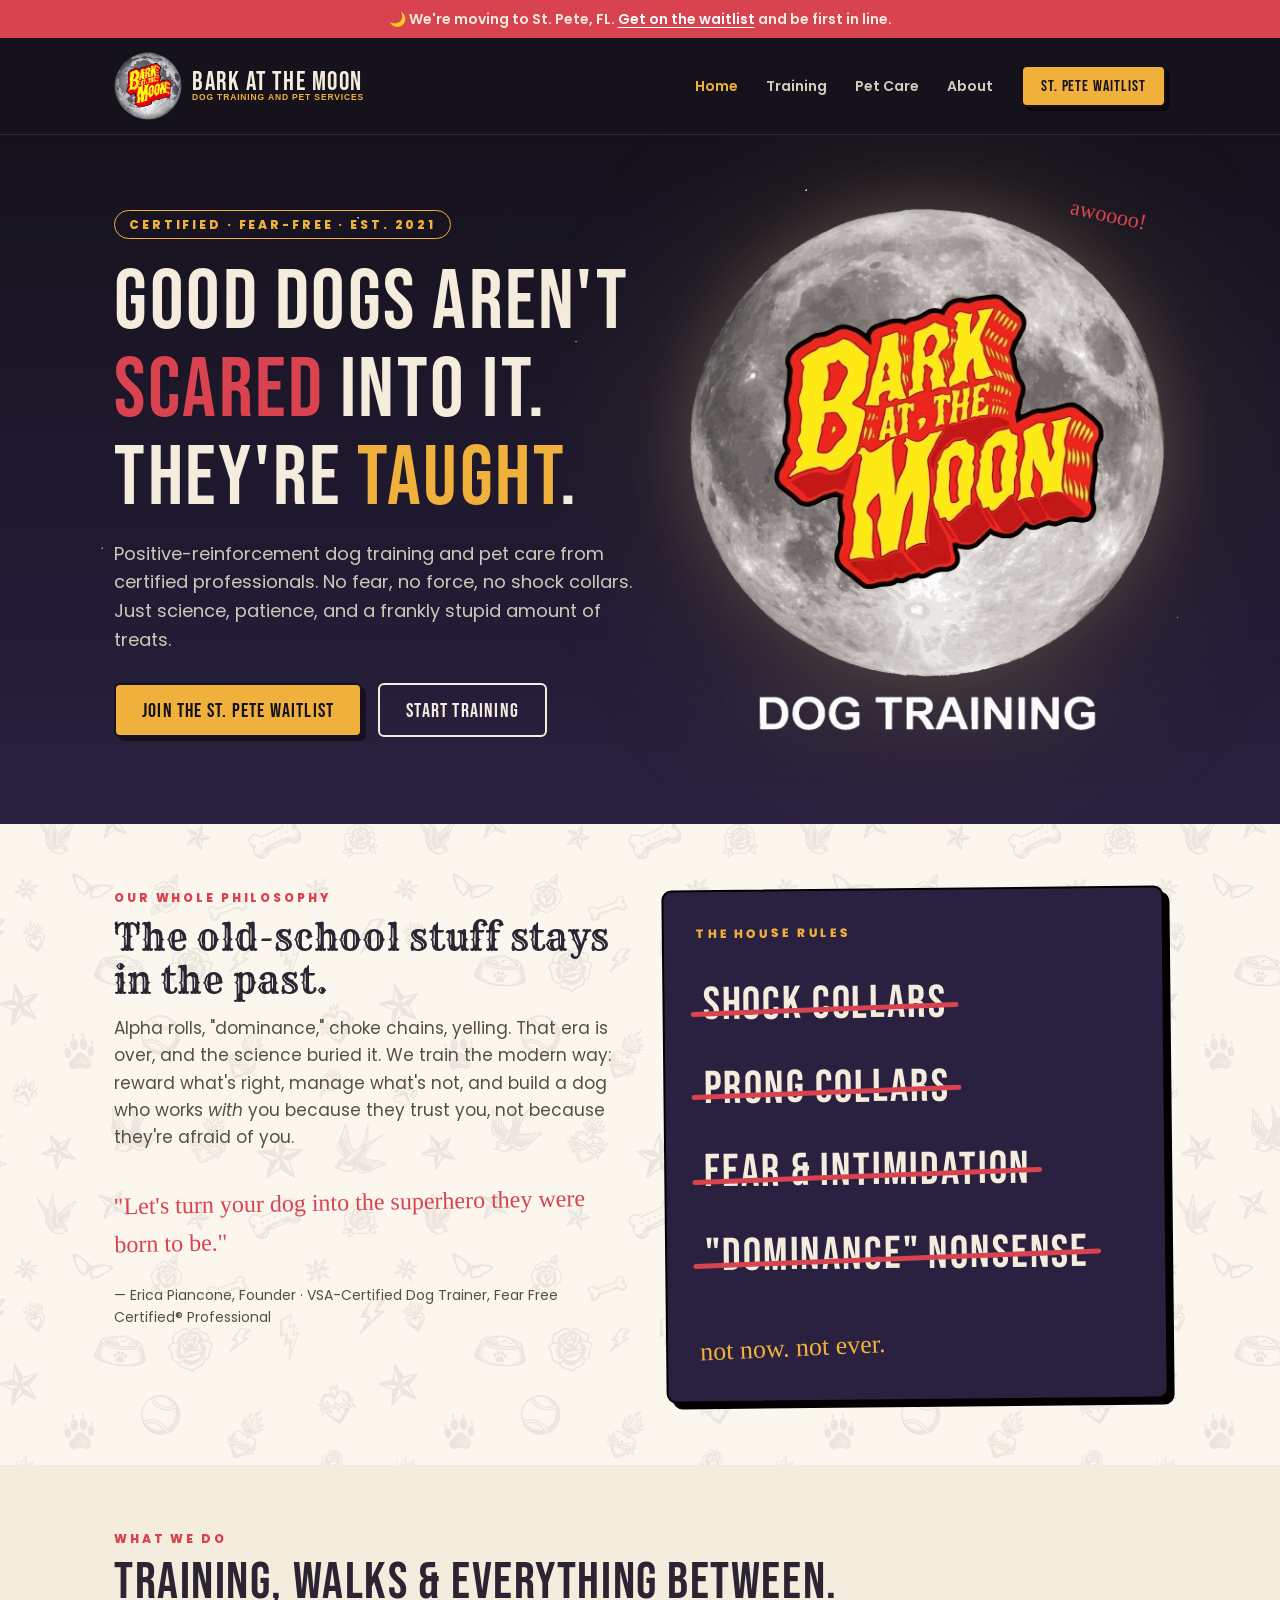
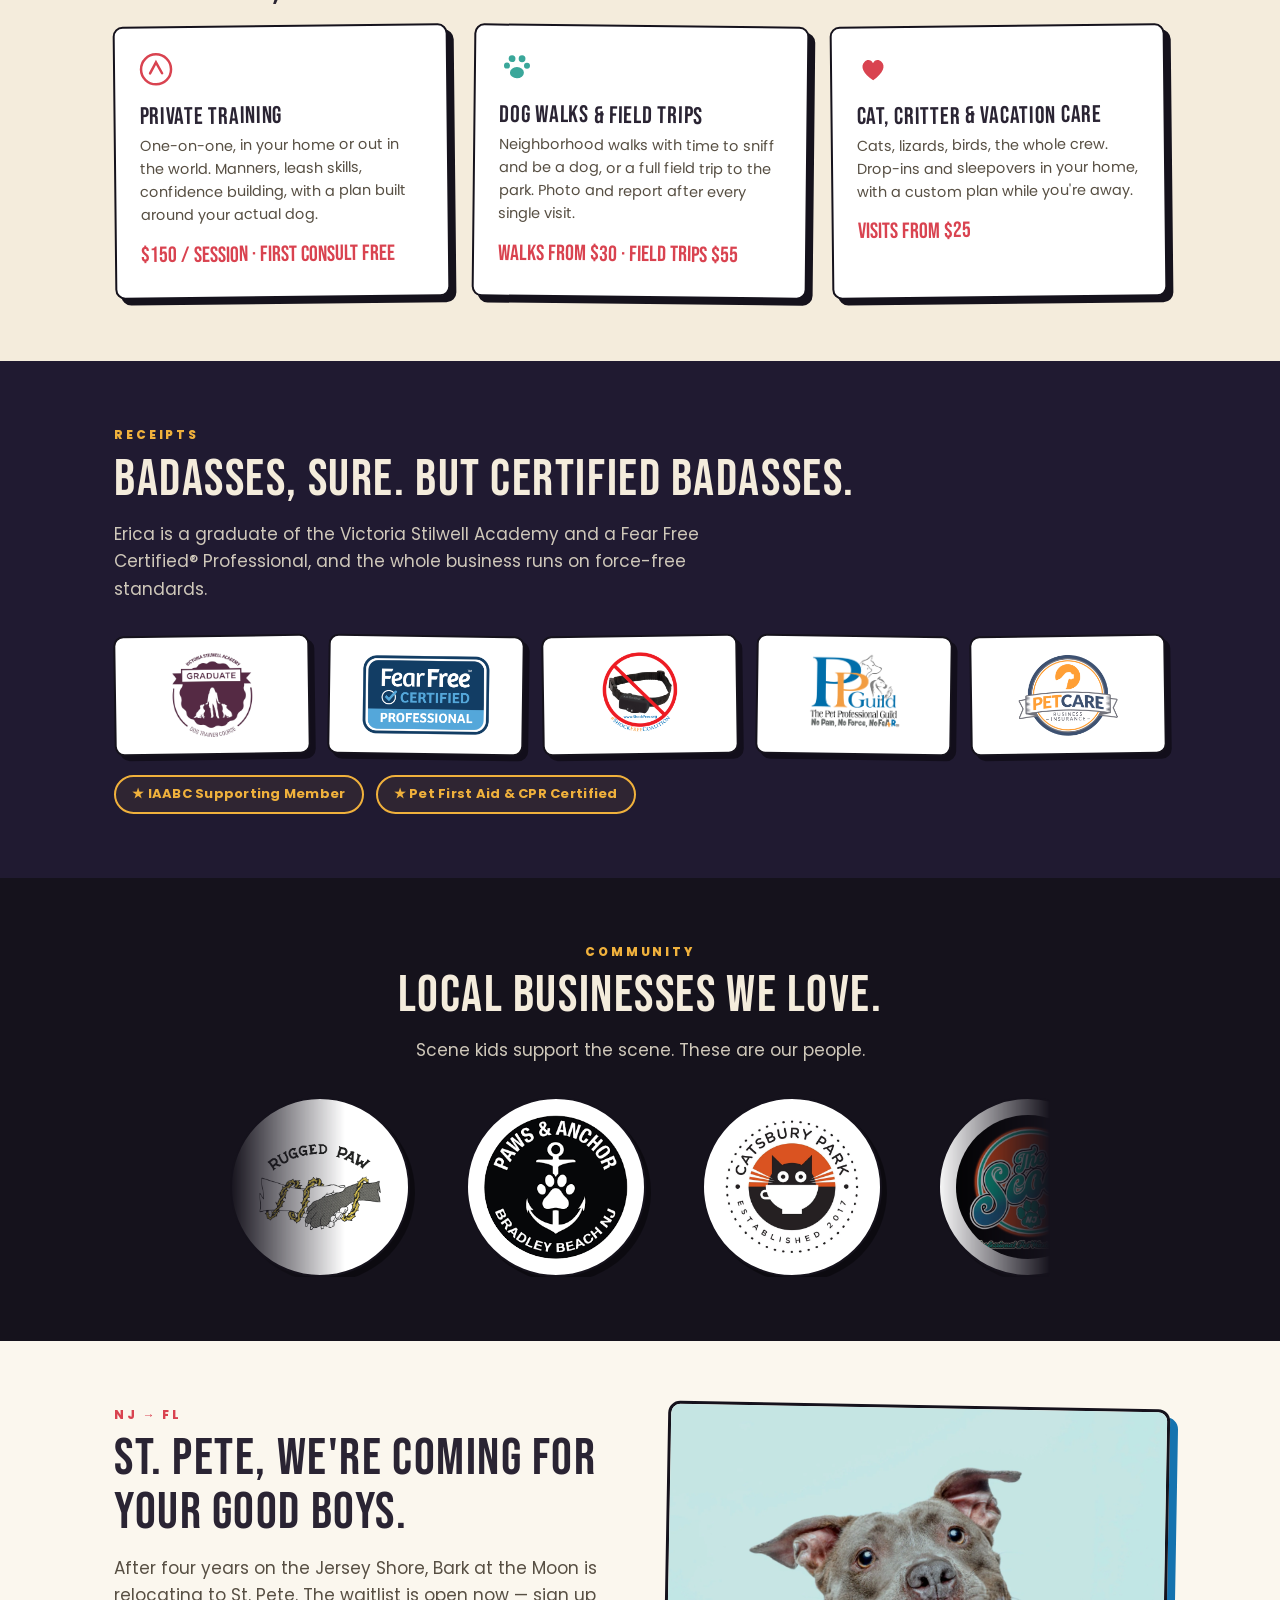
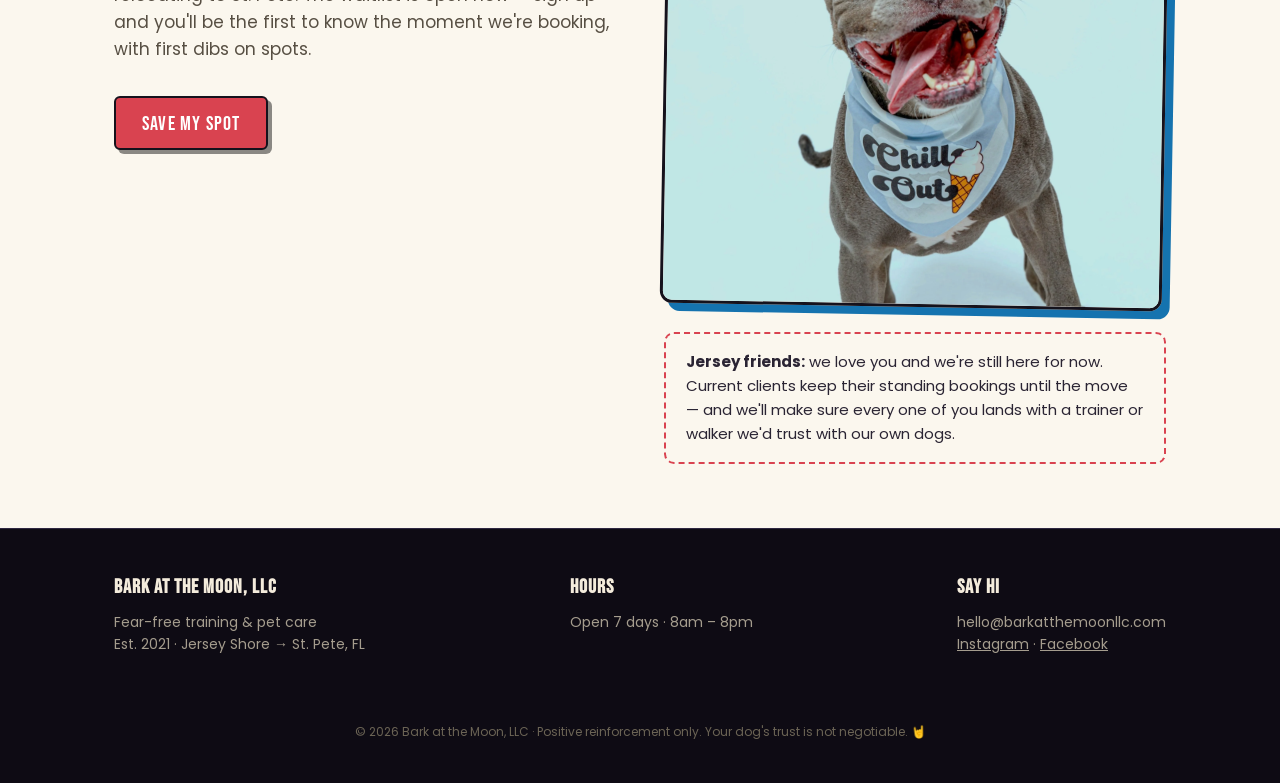
==== commit 68a3bd60: "Tagline now reads Dog Training and Pet Services; hero logo swapped to moon version Header sub-line u" ====
--- a/index.html
+++ b/index.html
@@ -17,7 +17,7 @@
   <nav class="nav">
     <a class="logo" href="index.html">
       <img src="assets/logo-moon.png" alt="Bark at the Moon logo" style="width:68px;height:auto;">
-      <span class="logo-name">Bark at the Moon<small>Pet Services</small></span>
+      <span class="logo-name">Bark at the Moon<small>Dog Training and Pet Services</small></span>
     </a>
     <a class="nav-link active" href="index.html">Home</a>
     <a class="nav-link" href="training.html">Training</a>
@@ -40,7 +40,7 @@
     </div>
     <div class="hero-art">
       <span class="awoo marker">awoooo!</span>
-      <img class="hero-badge" src="assets/logo-hero.png" alt="Bark at the Moon Dog Training — illustrated logo of Tish and Duke in front of a full moon">
+      <img class="hero-badge" src="assets/logo-hero.png" alt="Bark at the Moon Dog Training — logo with the band-style lettering across a full moon">
     </div>
   </div>
 </div>
--- a/styles.css
+++ b/styles.css
@@ -82,11 +82,12 @@
 .logo-name small {
   display: block;
   font-family: "Inter", sans-serif;
-  font-size: 9px;
+  font-size: 8.5px;
   font-weight: 600;
-  letter-spacing: 0.28em;
+  letter-spacing: 0.1em;   /* tracked in tight so the longer line sits flush under the wordmark */
   color: var(--gold);
   text-transform: uppercase;
+  white-space: nowrap;
 }
 .nav a.nav-link {
   text-decoration: none;
@@ -538,6 +539,7 @@
   .logo { margin-right: 0; flex-basis: 100%; justify-content: center; }
   .logo img { width: 52px !important; }
   .logo-name { font-size: 22px; }
+  .logo-name small { font-size: 8px; letter-spacing: 0.06em; }
   .nav a.nav-link { font-size: 13px; }
   .btn-sm { font-size: 14px; padding: 6px 14px 4px; }
 
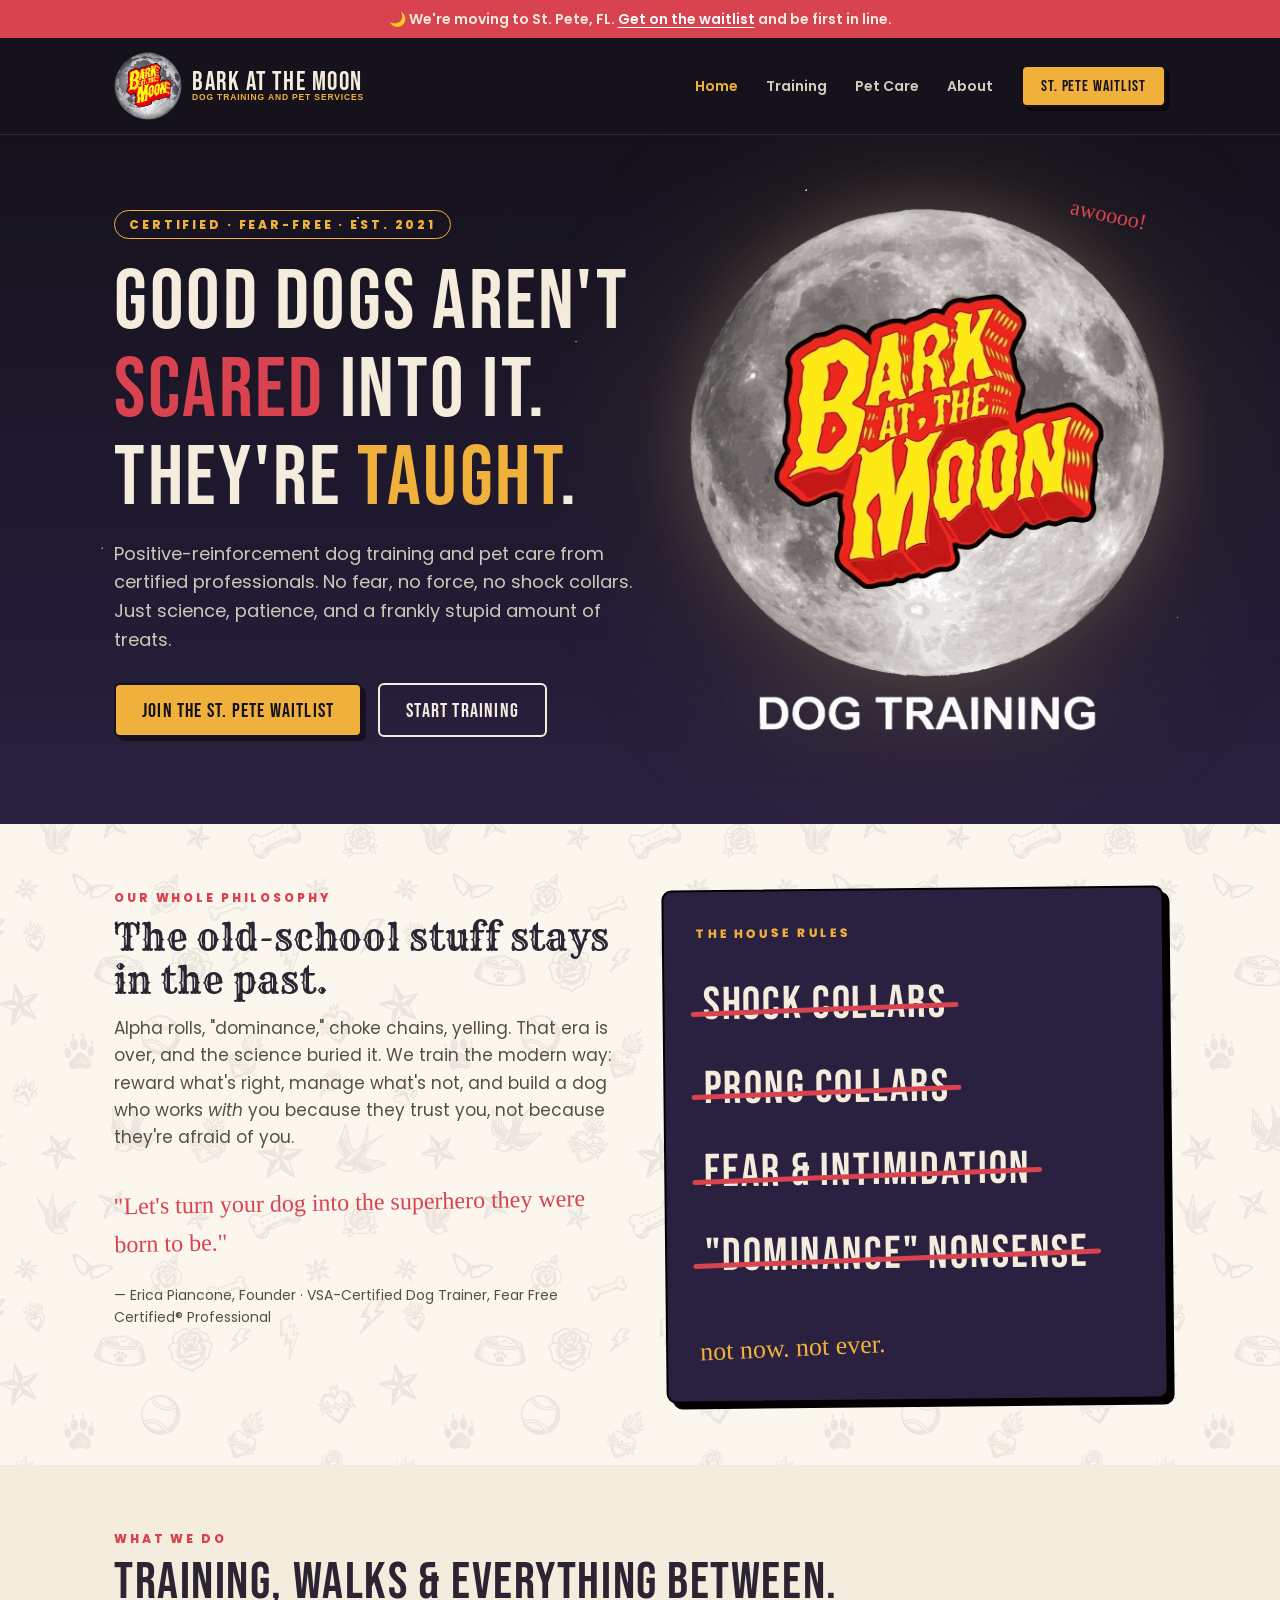
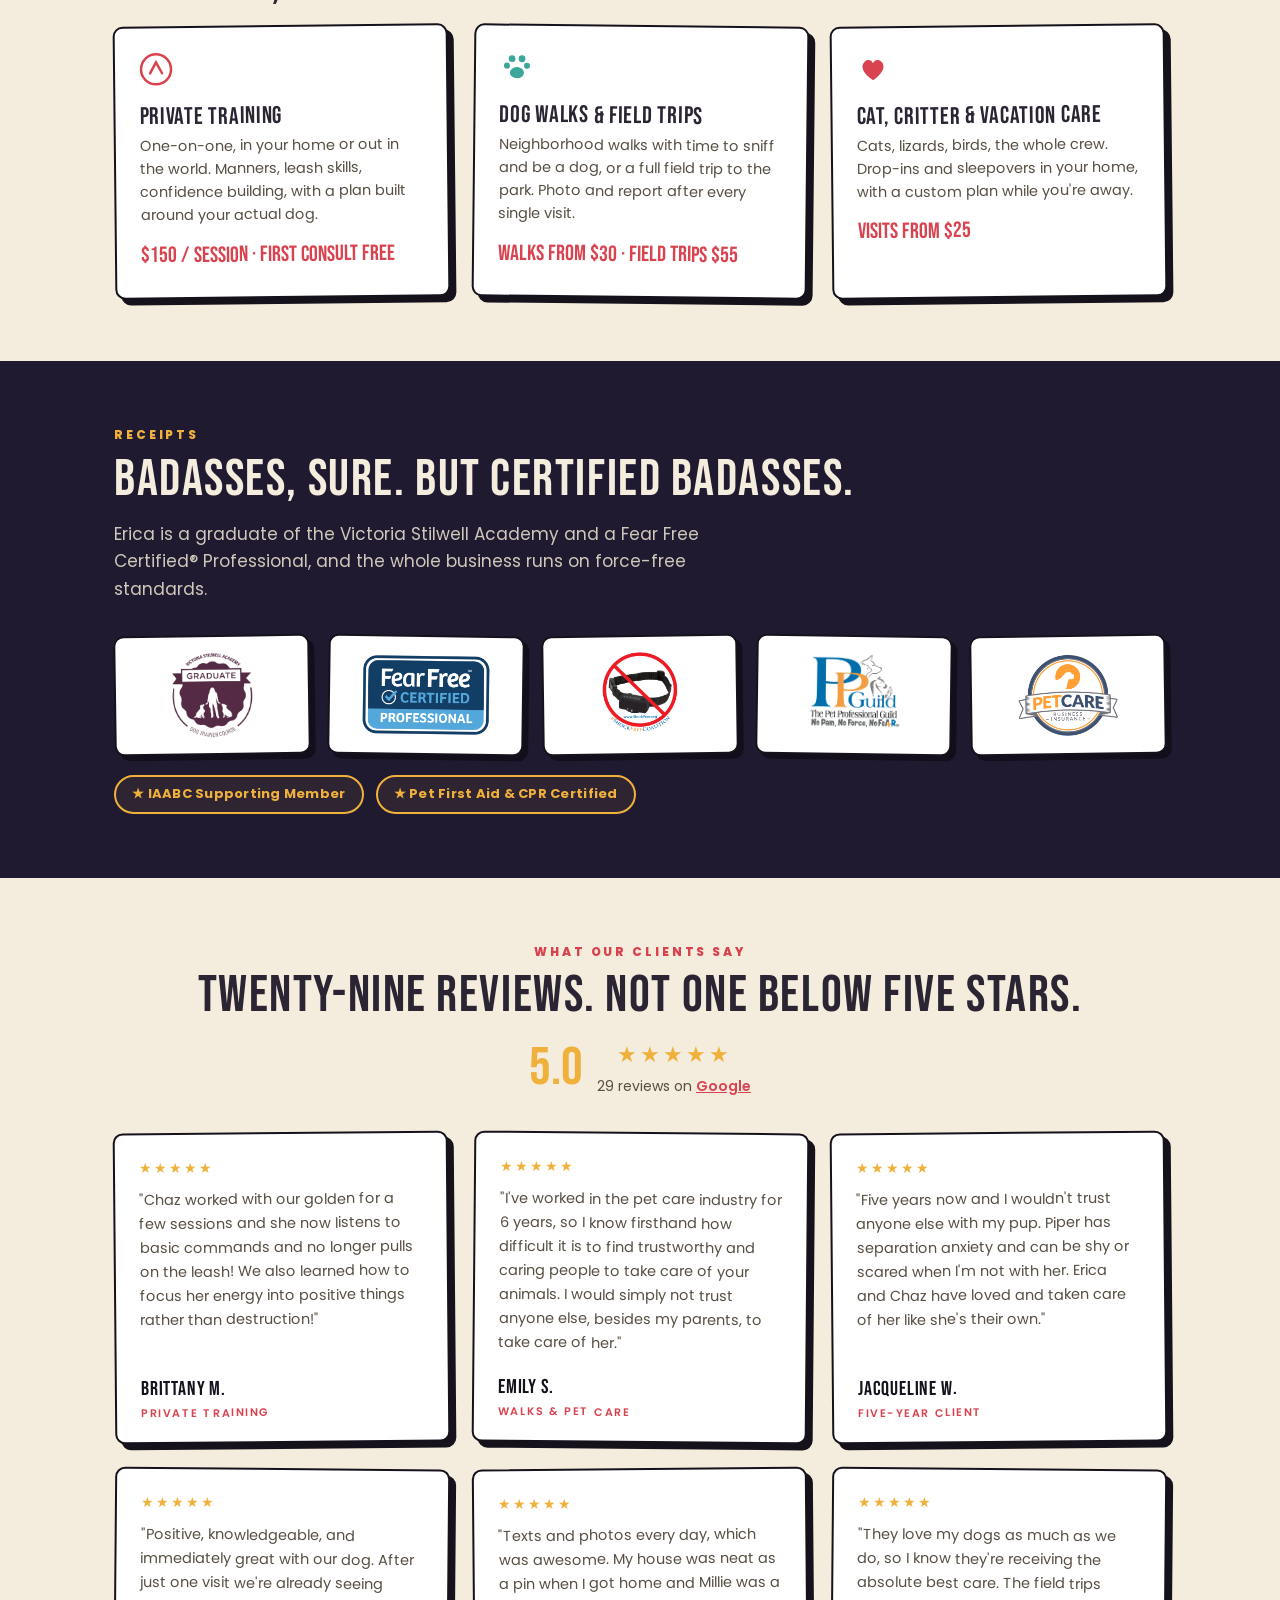
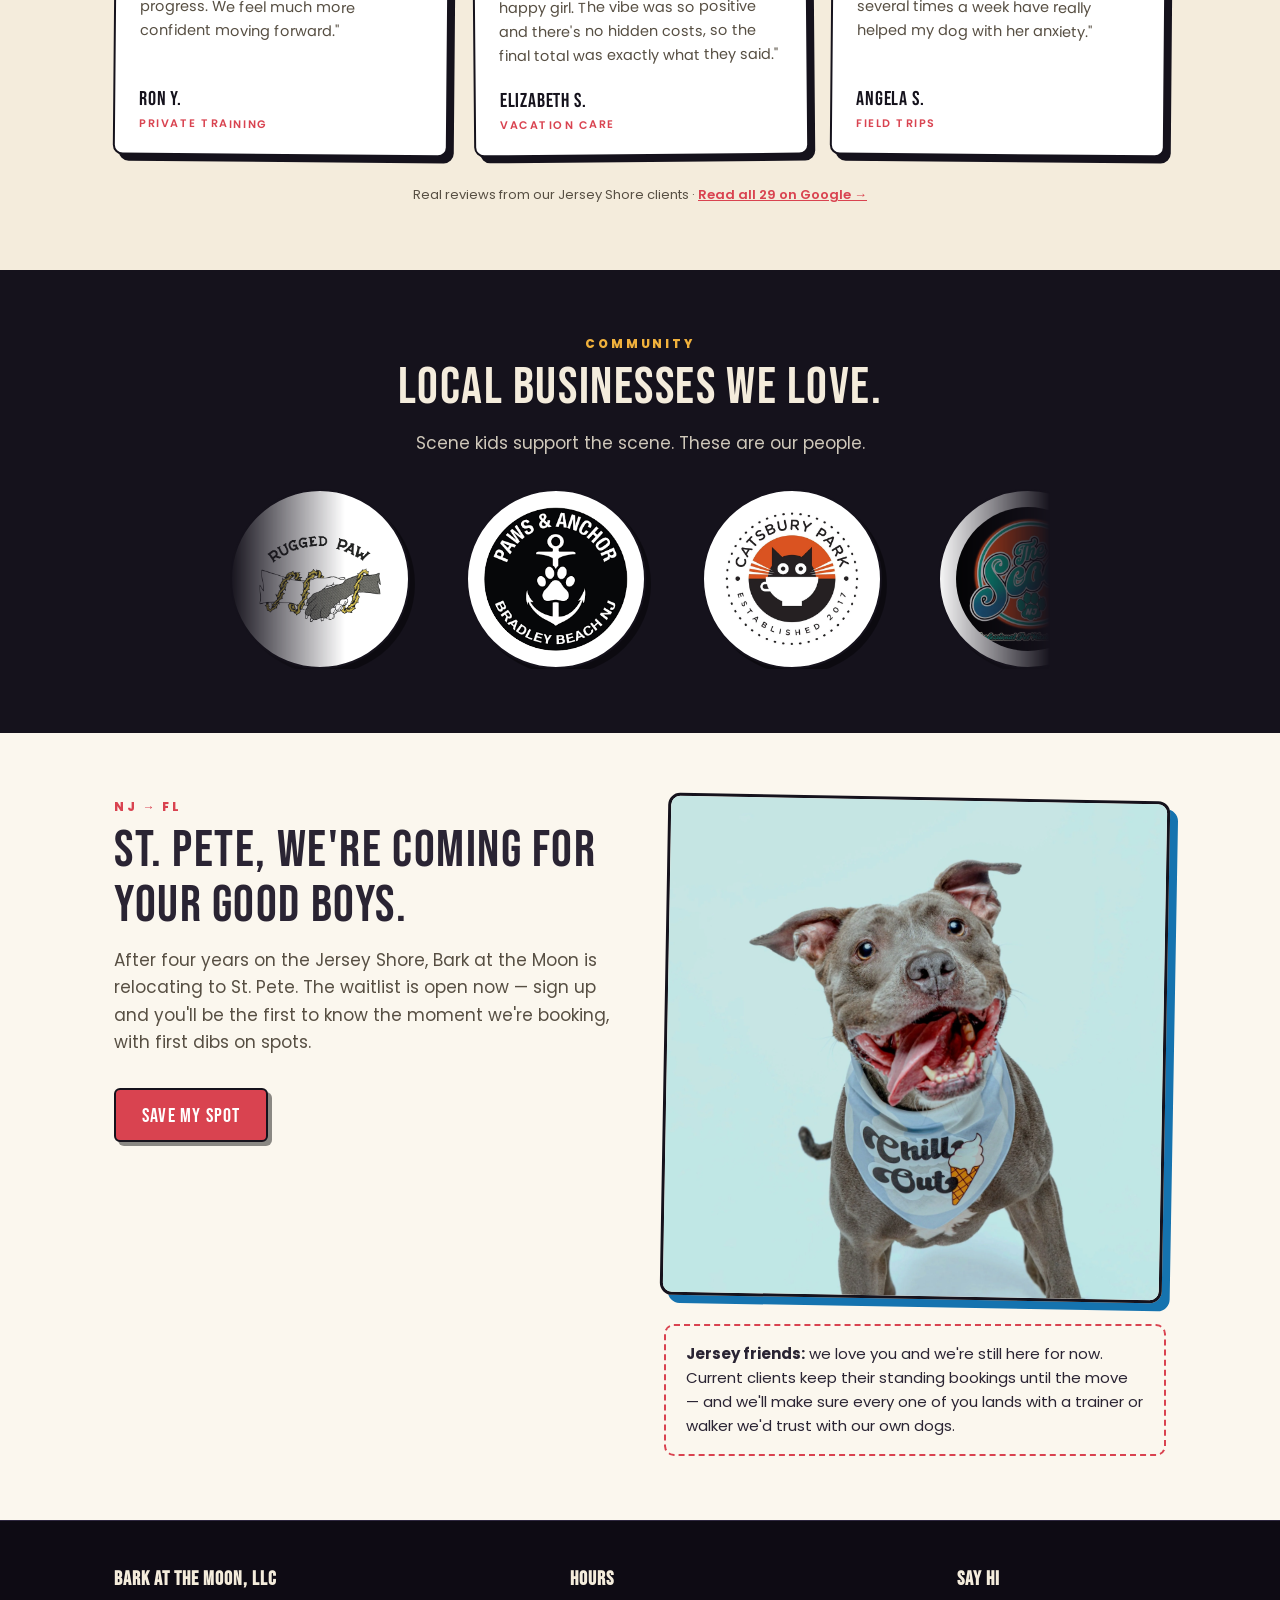
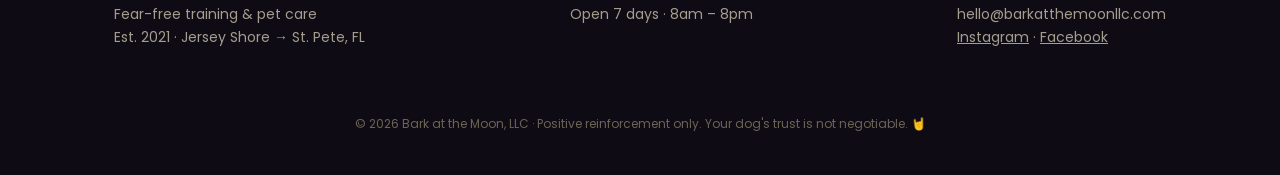
==== commit 3bc5329c: "Add Google reviews section to homepage Six real reviews pulled from their Google Business Profile (5" ====
--- a/index.html
+++ b/index.html
@@ -114,6 +114,64 @@
       <span class="badge">★ IAABC Supporting Member</span>
       <span class="badge">★ Pet First Aid &amp; CPR Certified</span>
     </div>
+  </div>
+</section>
+
+<section class="section-cream">
+  <div class="wrap">
+    <div style="text-align:center;">
+      <div class="kicker">What our clients say</div>
+      <h2 class="title">Twenty-nine reviews. Not one below five stars.</h2>
+      <div class="rating-line">
+        <span class="rating-score">5.0</span>
+        <span>
+          <span class="rating-stars">★★★★★</span><br>
+          <span class="rating-meta">29 reviews on <a href="https://www.google.com/maps/place/Bark+at+the+Moon,+LLC/@40.1871339,-74.0641855,12z/data=!4m8!3m7!1s0x64a30b373434b1ad:0xdfc29f1c5849ddf3!8m2!3d40.1871339!4d-74.0641855!9m1!1b1" target="_blank" rel="noopener">Google</a></span>
+        </span>
+      </div>
+    </div>
+    <div class="cards cards-reviews">
+      <div class="quote-card">
+        <span class="stars">★★★★★</span>
+        <blockquote>"Chaz worked with our golden for a few sessions and she now listens to basic commands and no longer pulls on the leash! We also learned how to focus her energy into positive things rather than destruction!"</blockquote>
+        <span class="who">Brittany M.</span>
+        <span class="what">Private Training</span>
+      </div>
+      <div class="quote-card">
+        <span class="stars">★★★★★</span>
+        <blockquote>"I've worked in the pet care industry for 6 years, so I know firsthand how difficult it is to find trustworthy and caring people to take care of your animals. I would simply not trust anyone else, besides my parents, to take care of her."</blockquote>
+        <span class="who">Emily S.</span>
+        <span class="what">Walks &amp; Pet Care</span>
+      </div>
+      <div class="quote-card">
+        <span class="stars">★★★★★</span>
+        <blockquote>"Five years now and I wouldn't trust anyone else with my pup. Piper has separation anxiety and can be shy or scared when I'm not with her. Erica and Chaz have loved and taken care of her like she's their own."</blockquote>
+        <span class="who">Jacqueline W.</span>
+        <span class="what">Five-year client</span>
+      </div>
+      <div class="quote-card">
+        <span class="stars">★★★★★</span>
+        <blockquote>"Positive, knowledgeable, and immediately great with our dog. After just one visit we're already seeing progress. We feel much more confident moving forward."</blockquote>
+        <span class="who">Ron Y.</span>
+        <span class="what">Private Training</span>
+      </div>
+      <div class="quote-card">
+        <span class="stars">★★★★★</span>
+        <blockquote>"Texts and photos every day, which was awesome. My house was neat as a pin when I got home and Millie was a happy girl. The vibe was so positive and there's no hidden costs, so the final total was exactly what they said."</blockquote>
+        <span class="who">Elizabeth S.</span>
+        <span class="what">Vacation Care</span>
+      </div>
+      <div class="quote-card">
+        <span class="stars">★★★★★</span>
+        <blockquote>"They love my dogs as much as we do, so I know they're receiving the absolute best care. The field trips several times a week have really helped my dog with her anxiety."</blockquote>
+        <span class="who">Angela S.</span>
+        <span class="what">Field Trips</span>
+      </div>
+    </div>
+    <p class="reviews-foot">
+      Real reviews from our Jersey Shore clients ·
+      <a href="https://www.google.com/maps/place/Bark+at+the+Moon,+LLC/@40.1871339,-74.0641855,12z/data=!4m8!3m7!1s0x64a30b373434b1ad:0xdfc29f1c5849ddf3!8m2!3d40.1871339!4d-74.0641855!9m1!1b1" target="_blank" rel="noopener">Read all 29 on Google →</a>
+    </p>
   </div>
 </section>
 
--- a/styles.css
+++ b/styles.css
@@ -269,6 +269,65 @@
   box-shadow: 6px 6px 0 #000;
 }
 .card-dark p { color: #cfc8ba; }
+
+/* ── reviews ──────────────────────────────────── */
+/* wider tracks than .cards so six quotes land as a clean 3x2, not 4+2.
+   min() keeps a single card from overflowing narrow phones. */
+.cards-reviews { grid-template-columns: repeat(auto-fit, minmax(min(300px, 100%), 1fr)); }
+
+.rating-line {
+  display: flex;
+  align-items: center;
+  justify-content: center;
+  flex-wrap: wrap;
+  gap: 14px;
+  margin: 4px 0 34px;
+}
+.rating-score {
+  font-family: "Bebas Neue", sans-serif;
+  font-size: 54px;
+  line-height: 1;
+  color: var(--gold);
+}
+.rating-stars { color: var(--gold); font-size: 22px; letter-spacing: 3px; }
+.rating-meta { font-size: 14px; color: #574f43; }
+.rating-meta a { color: var(--red); font-weight: 600; }
+
+.quote-card {
+  background: #fff;
+  color: var(--text-dark);
+  border: 2px solid var(--ink);
+  border-radius: 10px;
+  padding: 22px 24px 20px;
+  box-shadow: 6px 6px 0 var(--ink);
+  display: flex;
+  flex-direction: column;
+}
+.quote-card:nth-child(even) { transform: rotate(0.5deg); }
+.quote-card:nth-child(odd) { transform: rotate(-0.5deg); }
+.quote-card .stars { color: var(--gold); font-size: 14px; letter-spacing: 2px; }
+.quote-card blockquote {
+  font-size: 14.5px;
+  line-height: 1.65;
+  color: #574f43;
+  margin: 10px 0 16px;
+  flex: 1;
+}
+.quote-card .who {
+  font-family: "Bebas Neue", sans-serif;
+  font-size: 20px;
+  letter-spacing: 0.04em;
+  color: var(--ink);
+}
+.quote-card .what {
+  font-size: 11px;
+  font-weight: 600;
+  letter-spacing: 0.14em;
+  text-transform: uppercase;
+  color: var(--red);
+}
+.reviews-foot { text-align: center; margin-top: 30px; font-size: 13px; color: #574f43; }
+.reviews-foot a { color: var(--red); font-weight: 600; }
 
 /* ── the "no" list ────────────────────────────── */
 .nolist { list-style: none; margin: 24px 0; }
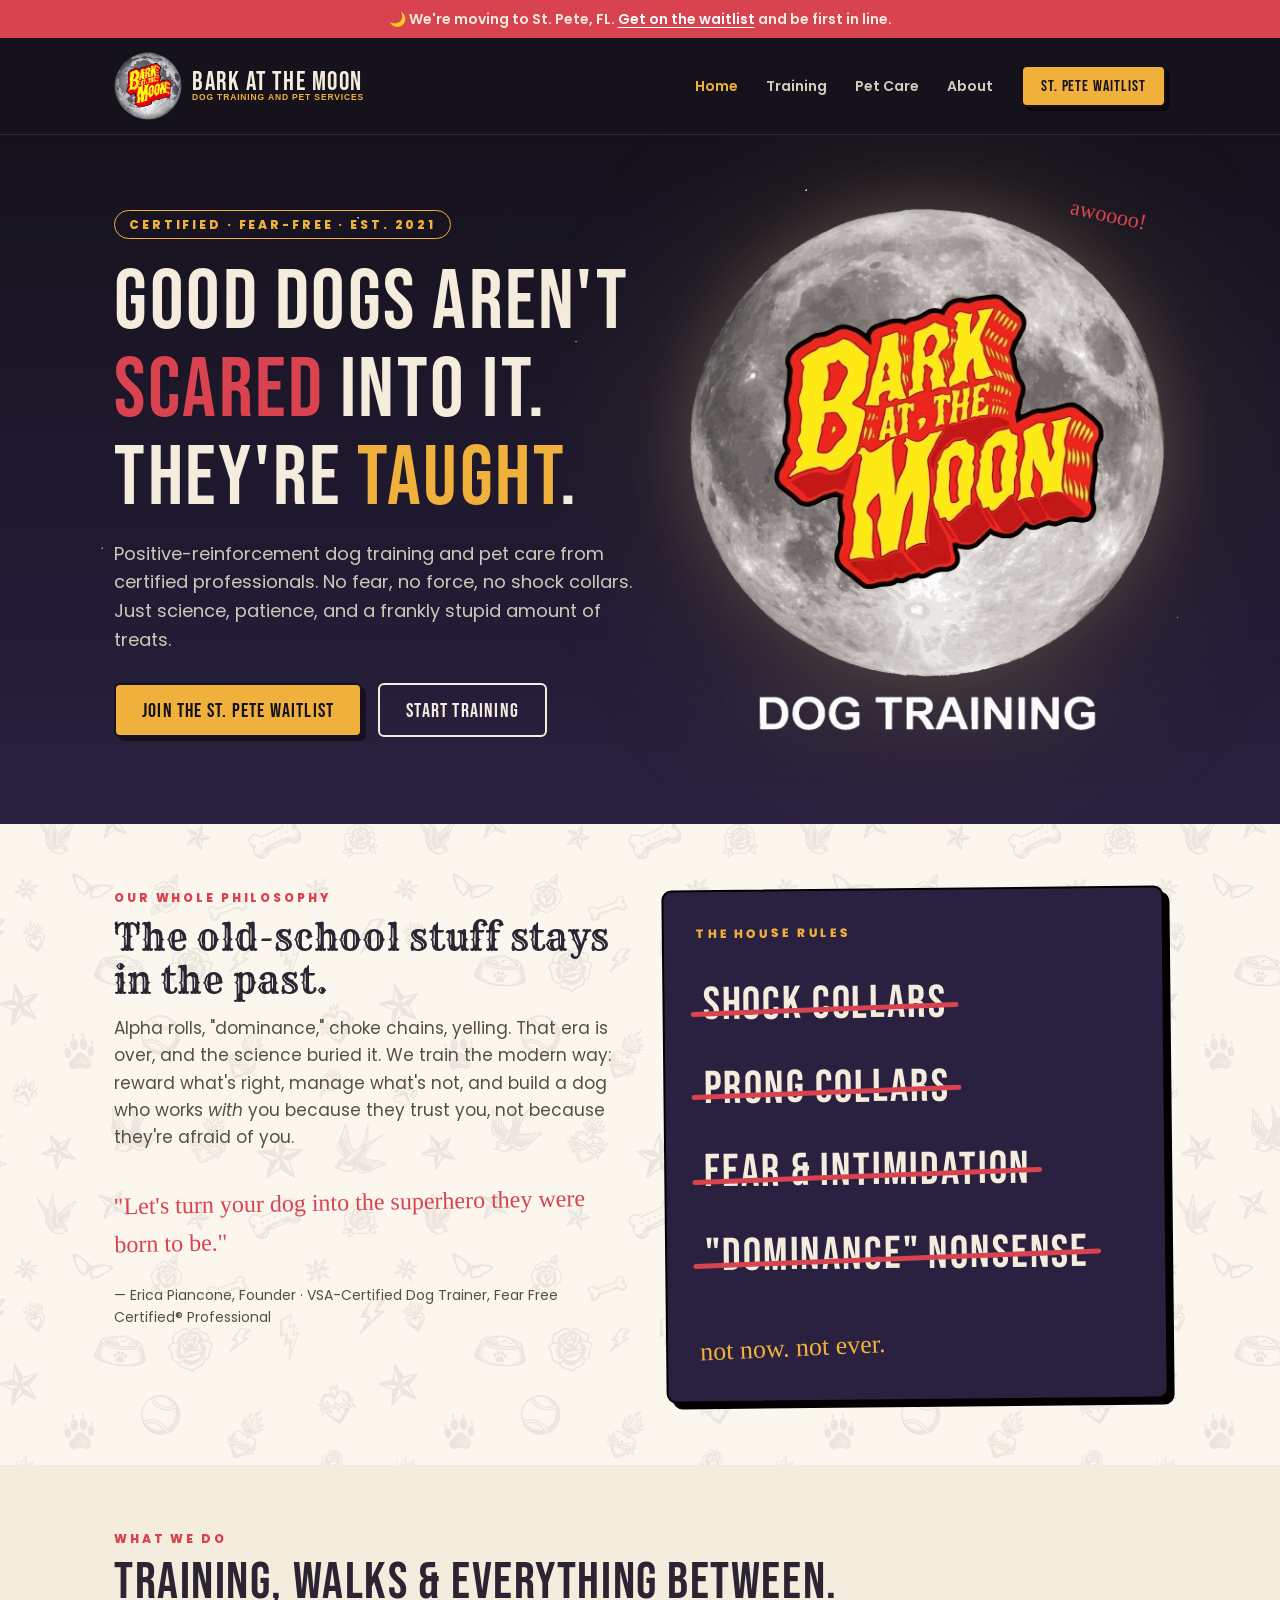
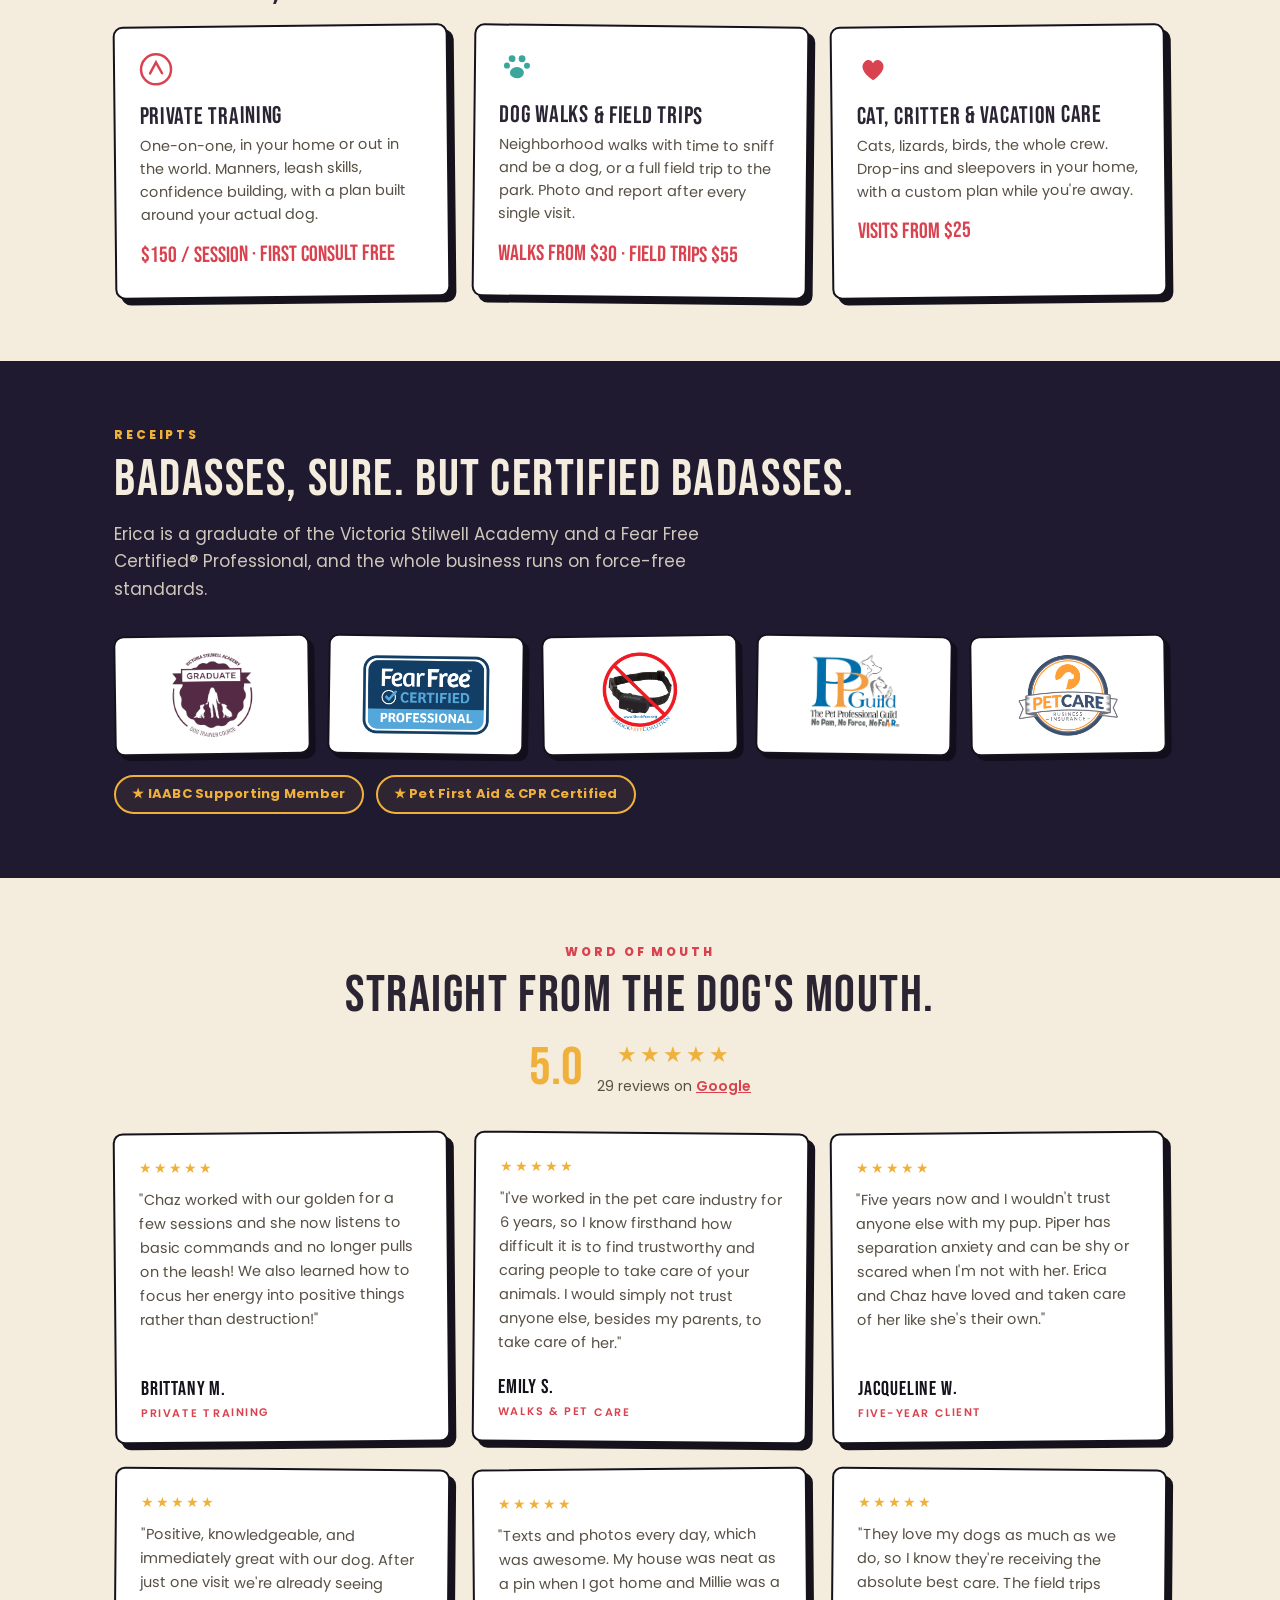
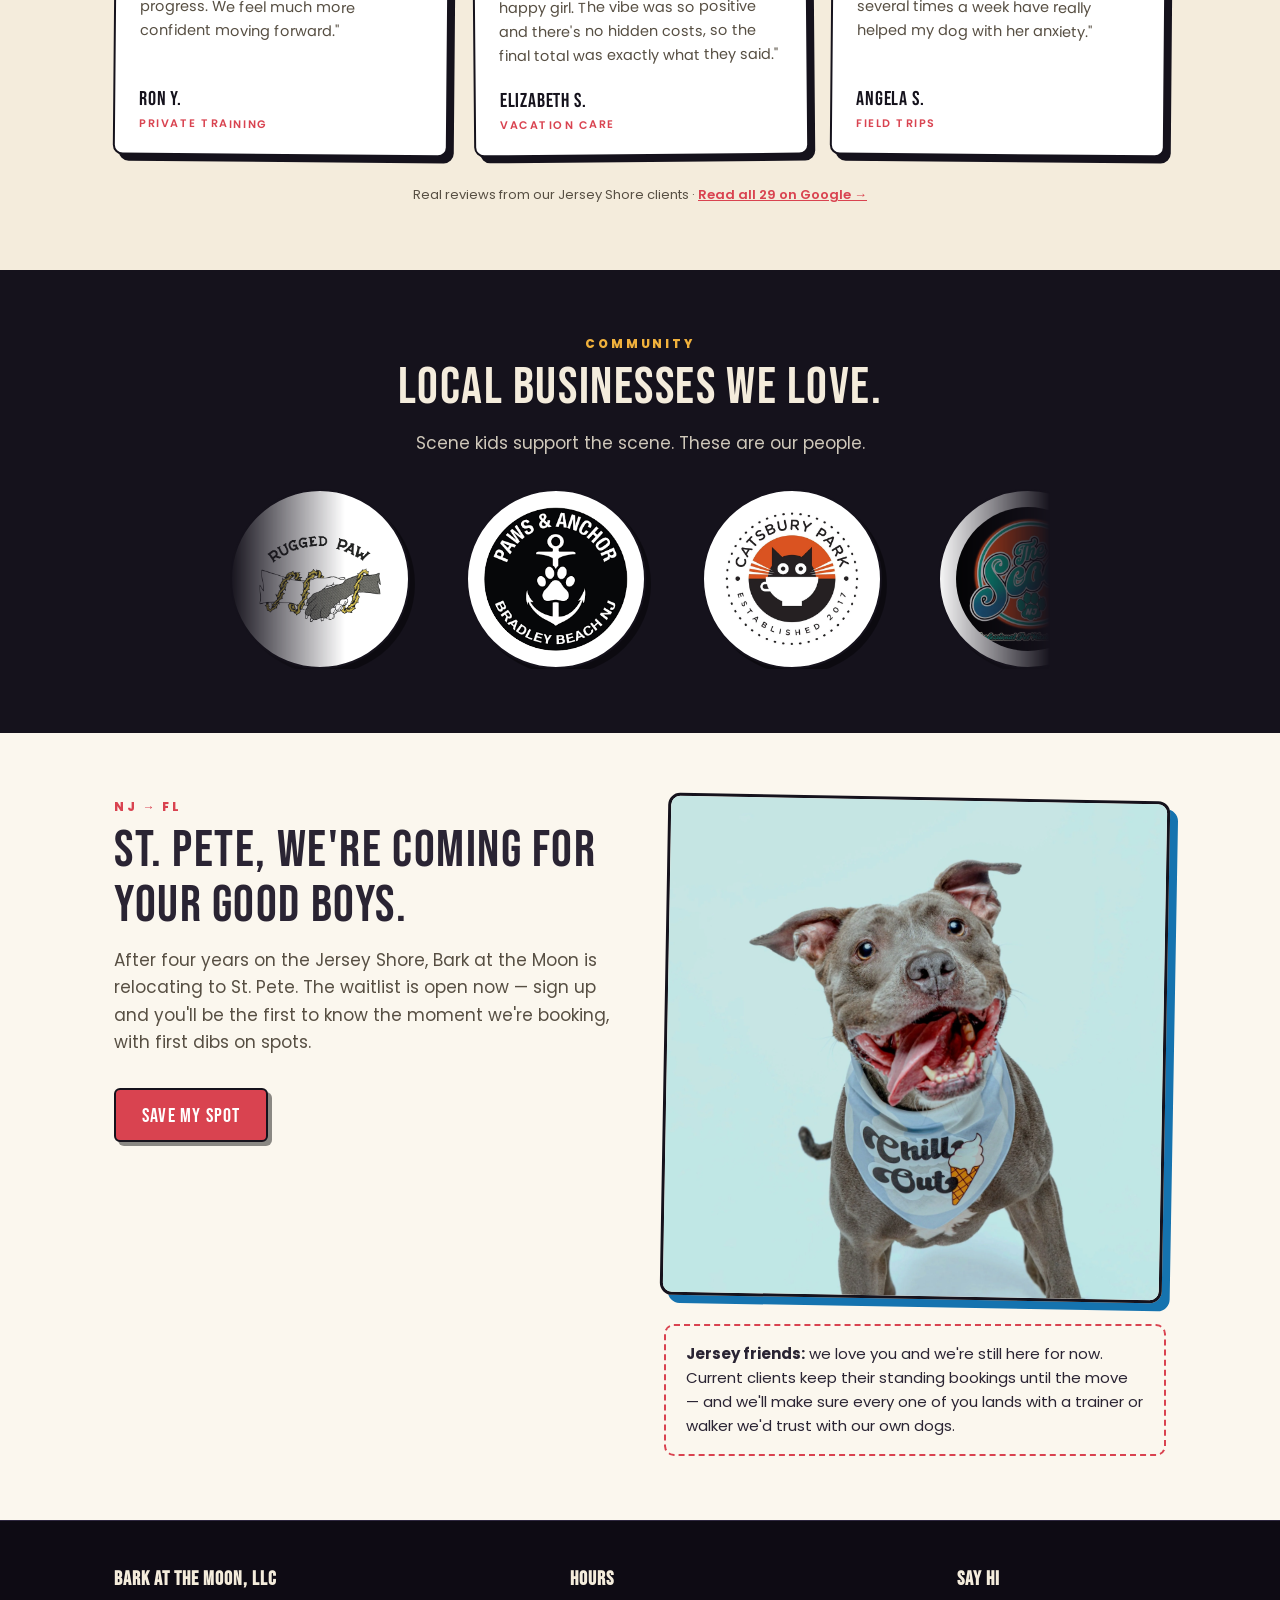
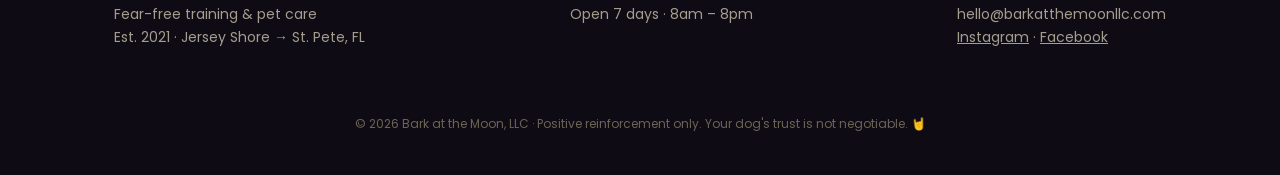
==== commit 7ee7975c: "Reviews headline: drop the review-count boast for a dog pun 'Twenty-nine reviews. Not one below five" ====
--- a/index.html
+++ b/index.html
@@ -120,8 +120,8 @@
 <section class="section-cream">
   <div class="wrap">
     <div style="text-align:center;">
-      <div class="kicker">What our clients say</div>
-      <h2 class="title">Twenty-nine reviews. Not one below five stars.</h2>
+      <div class="kicker">Word of mouth</div>
+      <h2 class="title">Straight from the dog's mouth.</h2>
       <div class="rating-line">
         <span class="rating-score">5.0</span>
         <span>
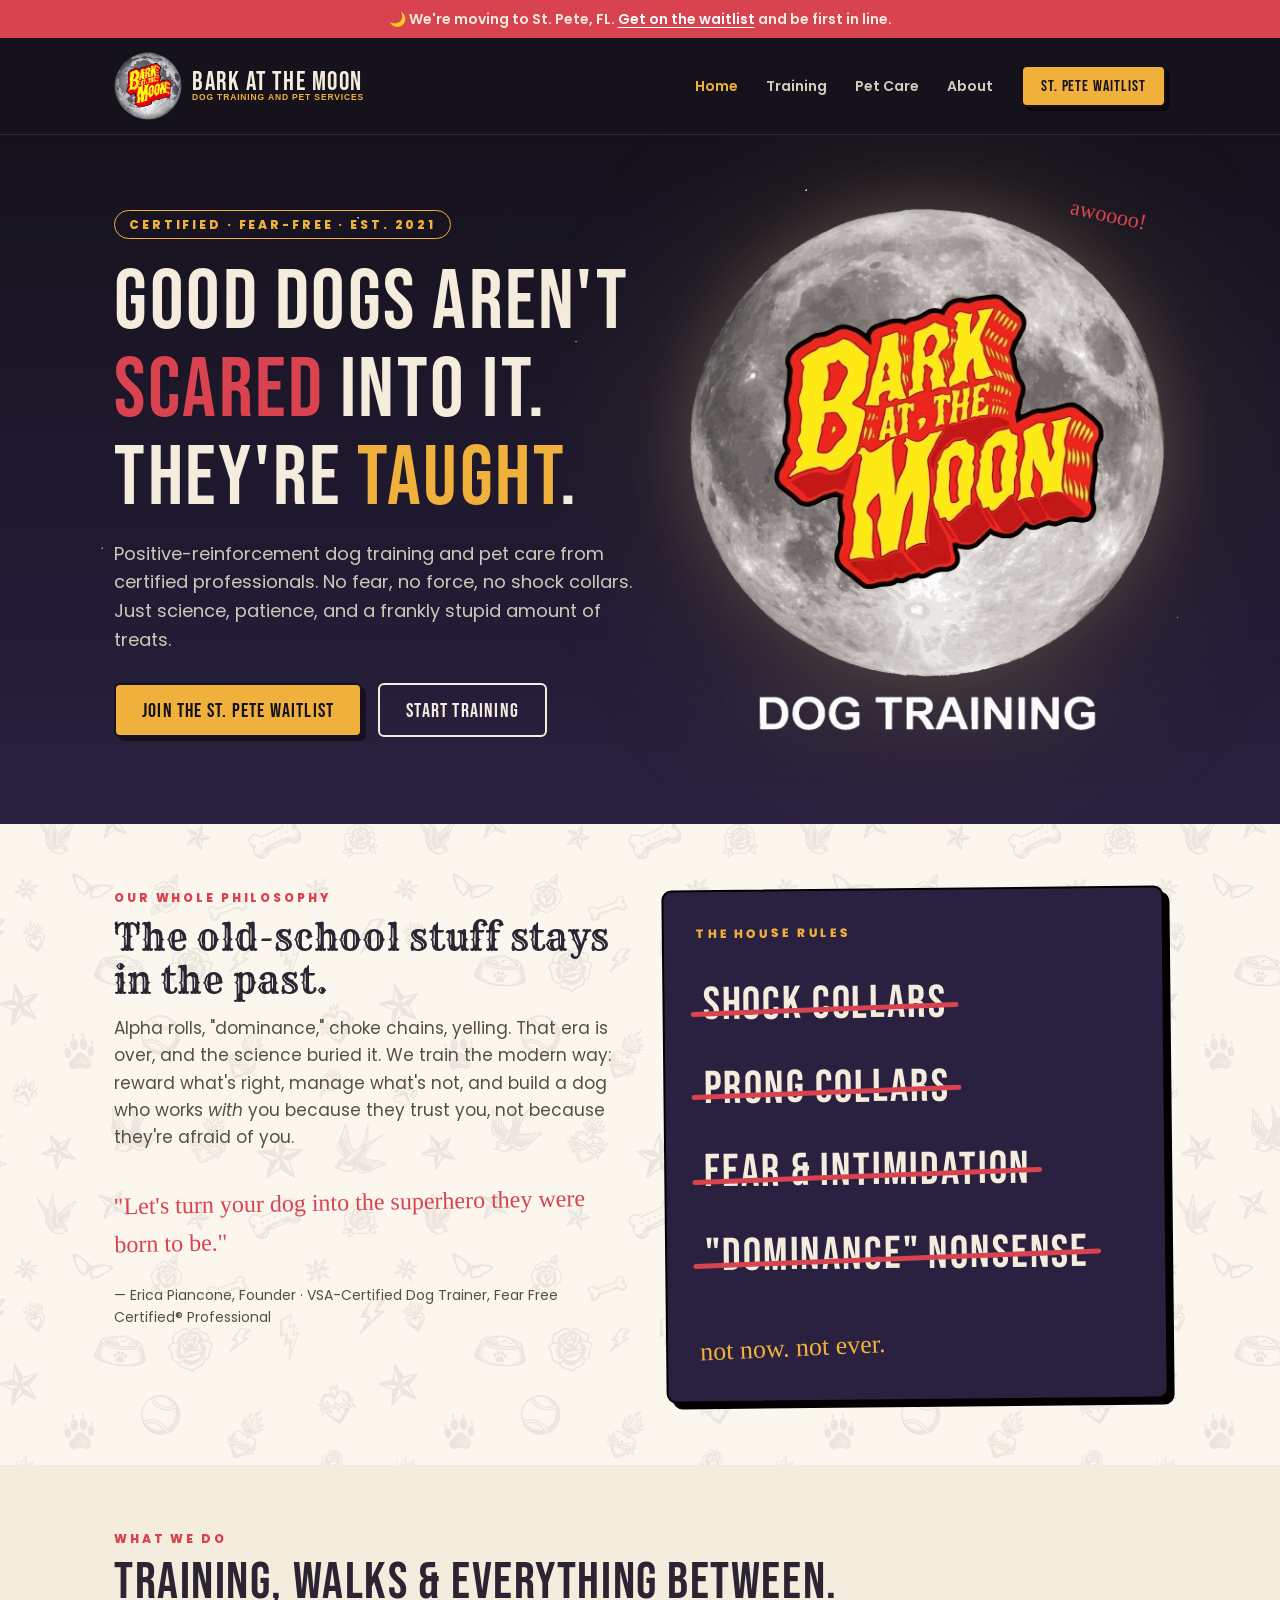
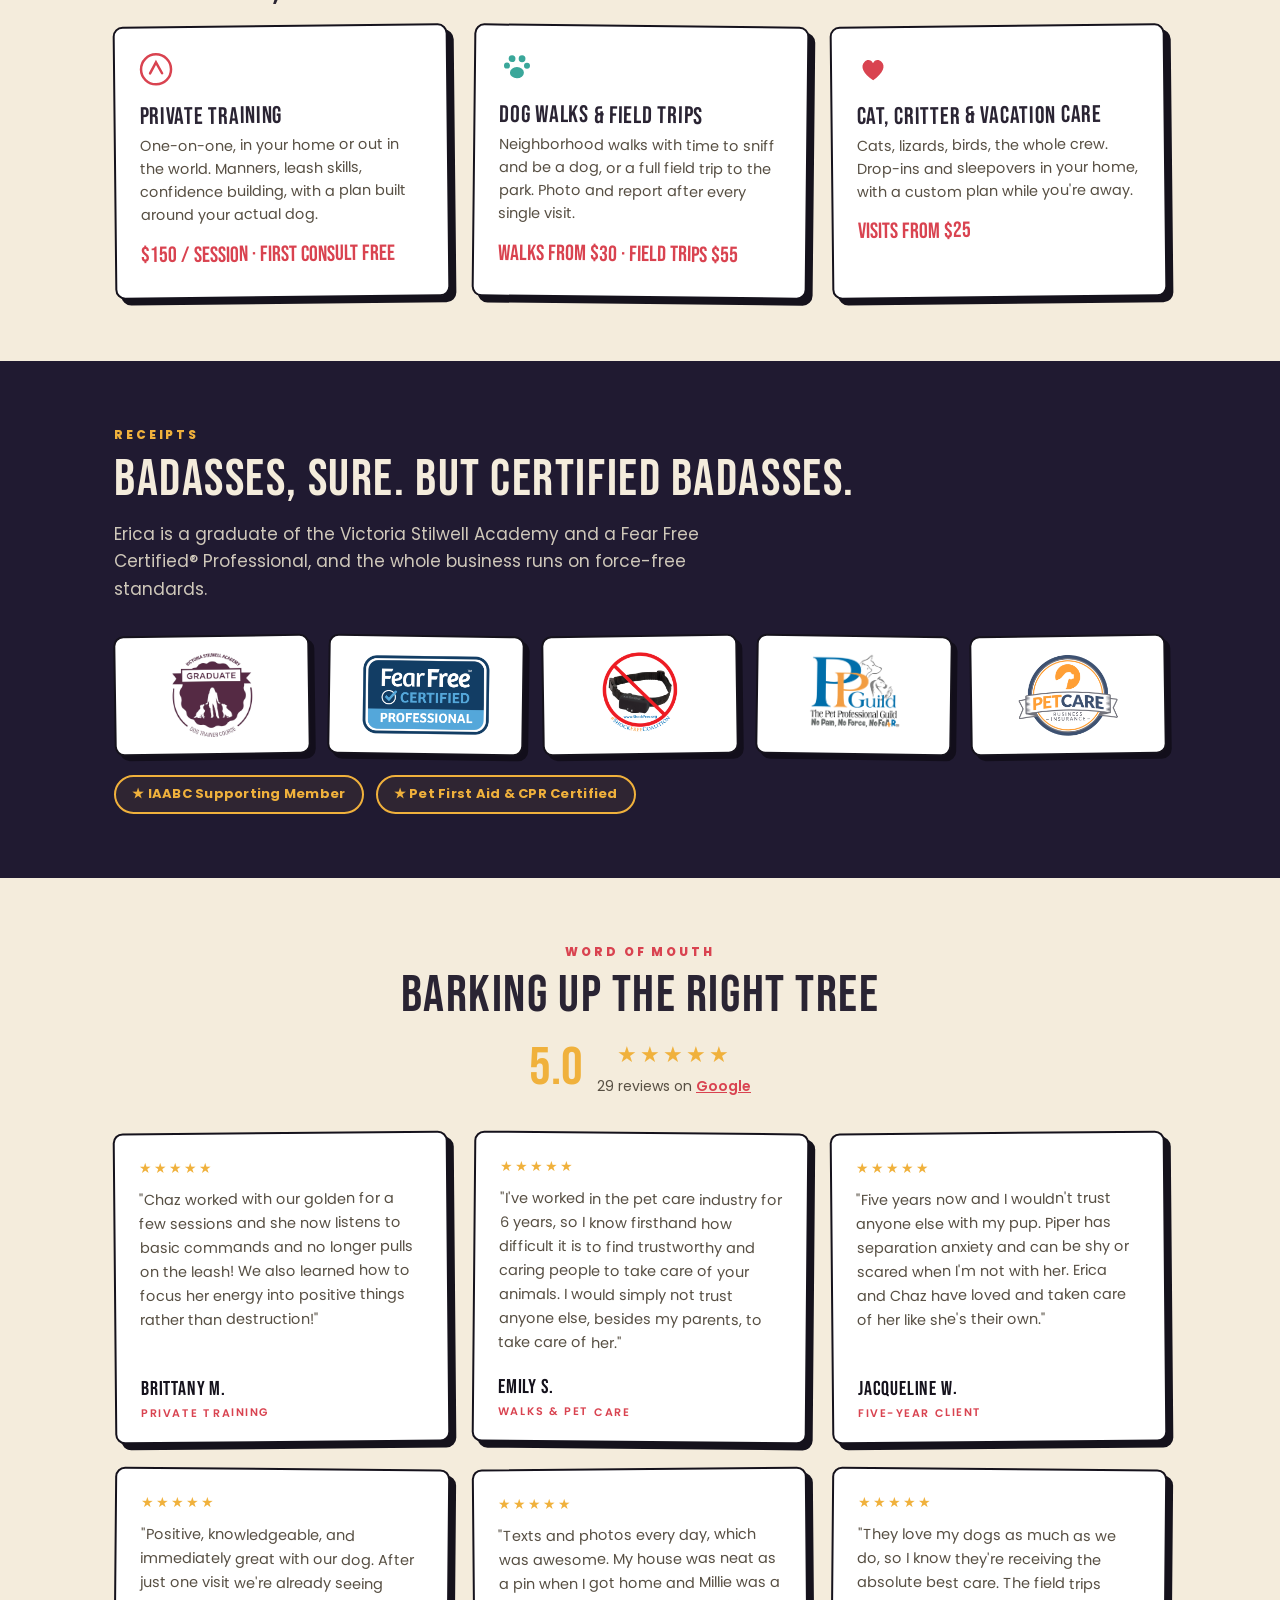
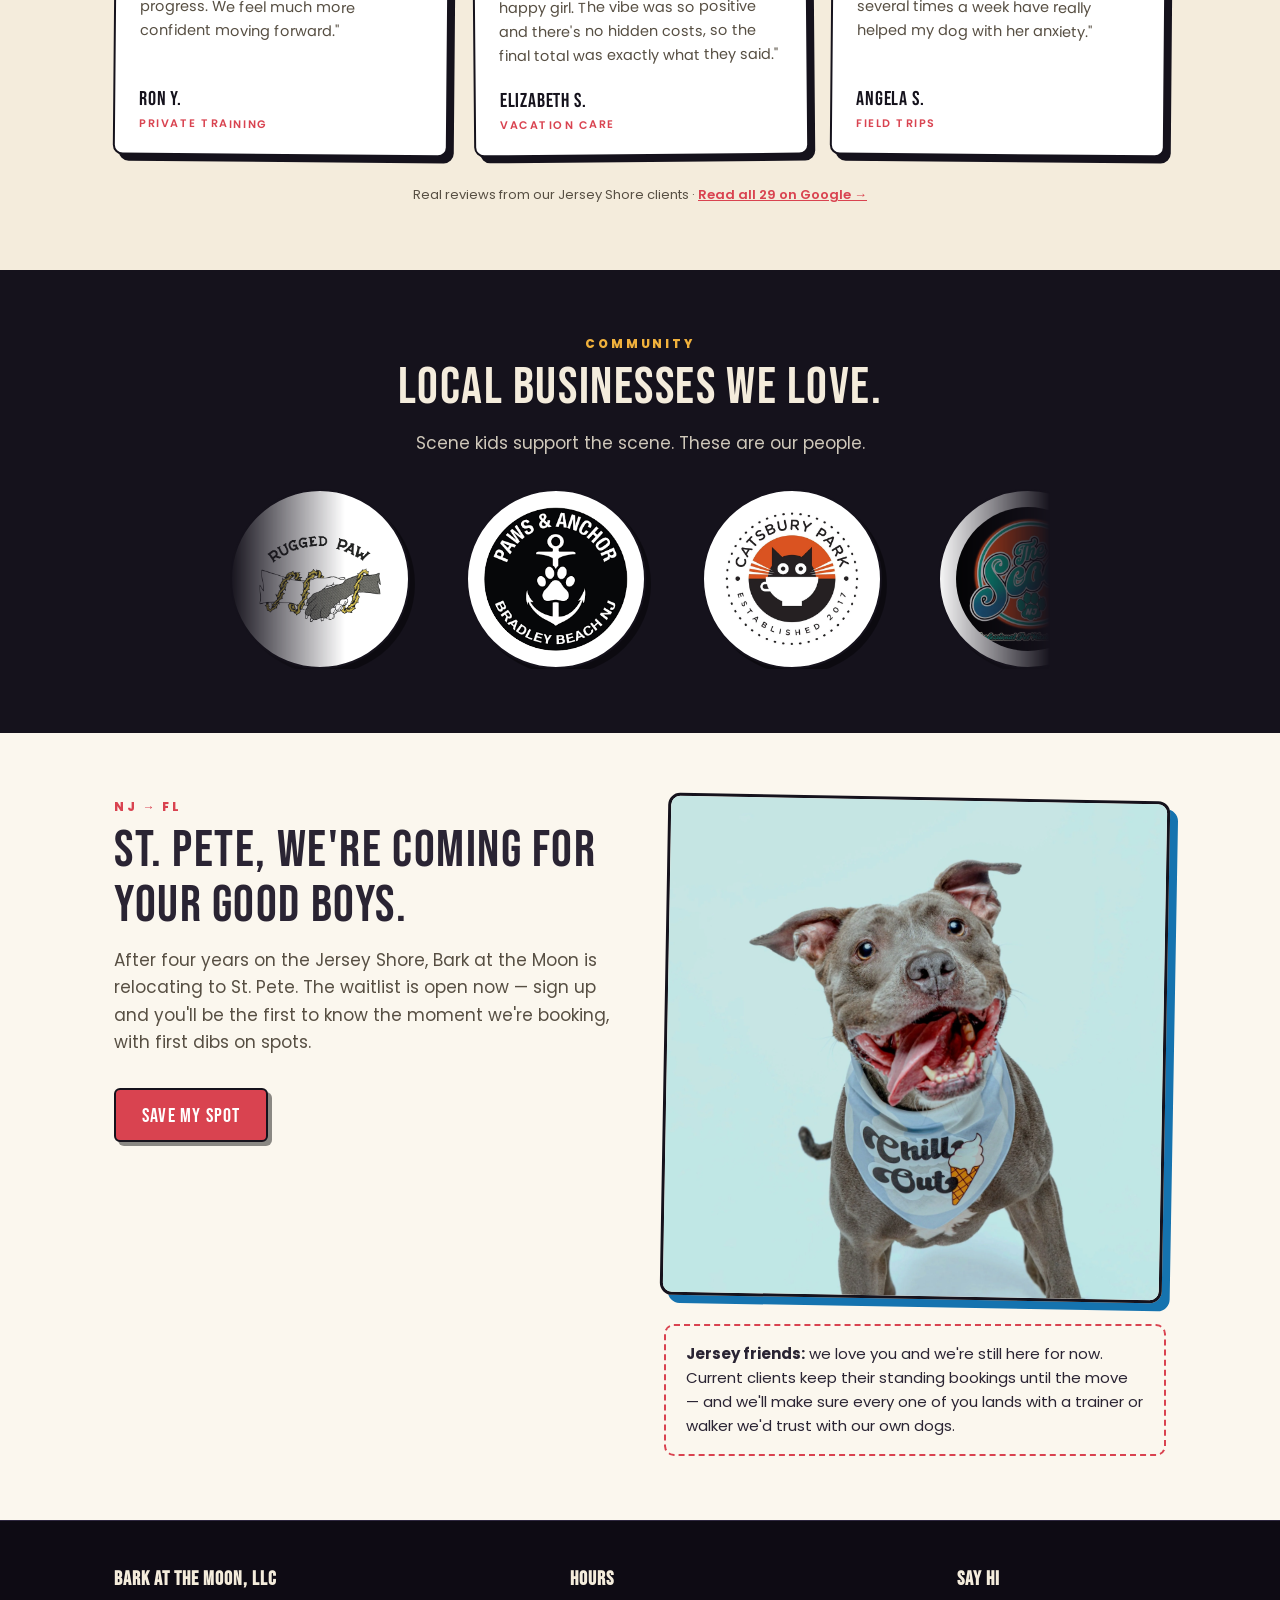
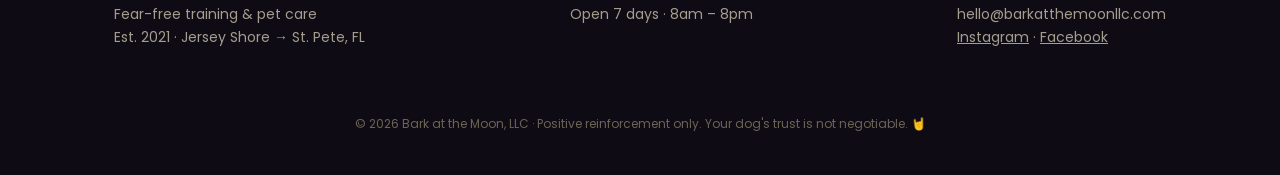
==== commit 1da3660c: "Reviews headline: Barking Up the Right Tree Co-Authored-By: Claude Fable 5 <noreply@anthropic.com>" ====
--- a/index.html
+++ b/index.html
@@ -121,7 +121,7 @@
   <div class="wrap">
     <div style="text-align:center;">
       <div class="kicker">Word of mouth</div>
-      <h2 class="title">Straight from the dog's mouth.</h2>
+      <h2 class="title">Barking Up the Right Tree</h2>
       <div class="rating-line">
         <span class="rating-score">5.0</span>
         <span>
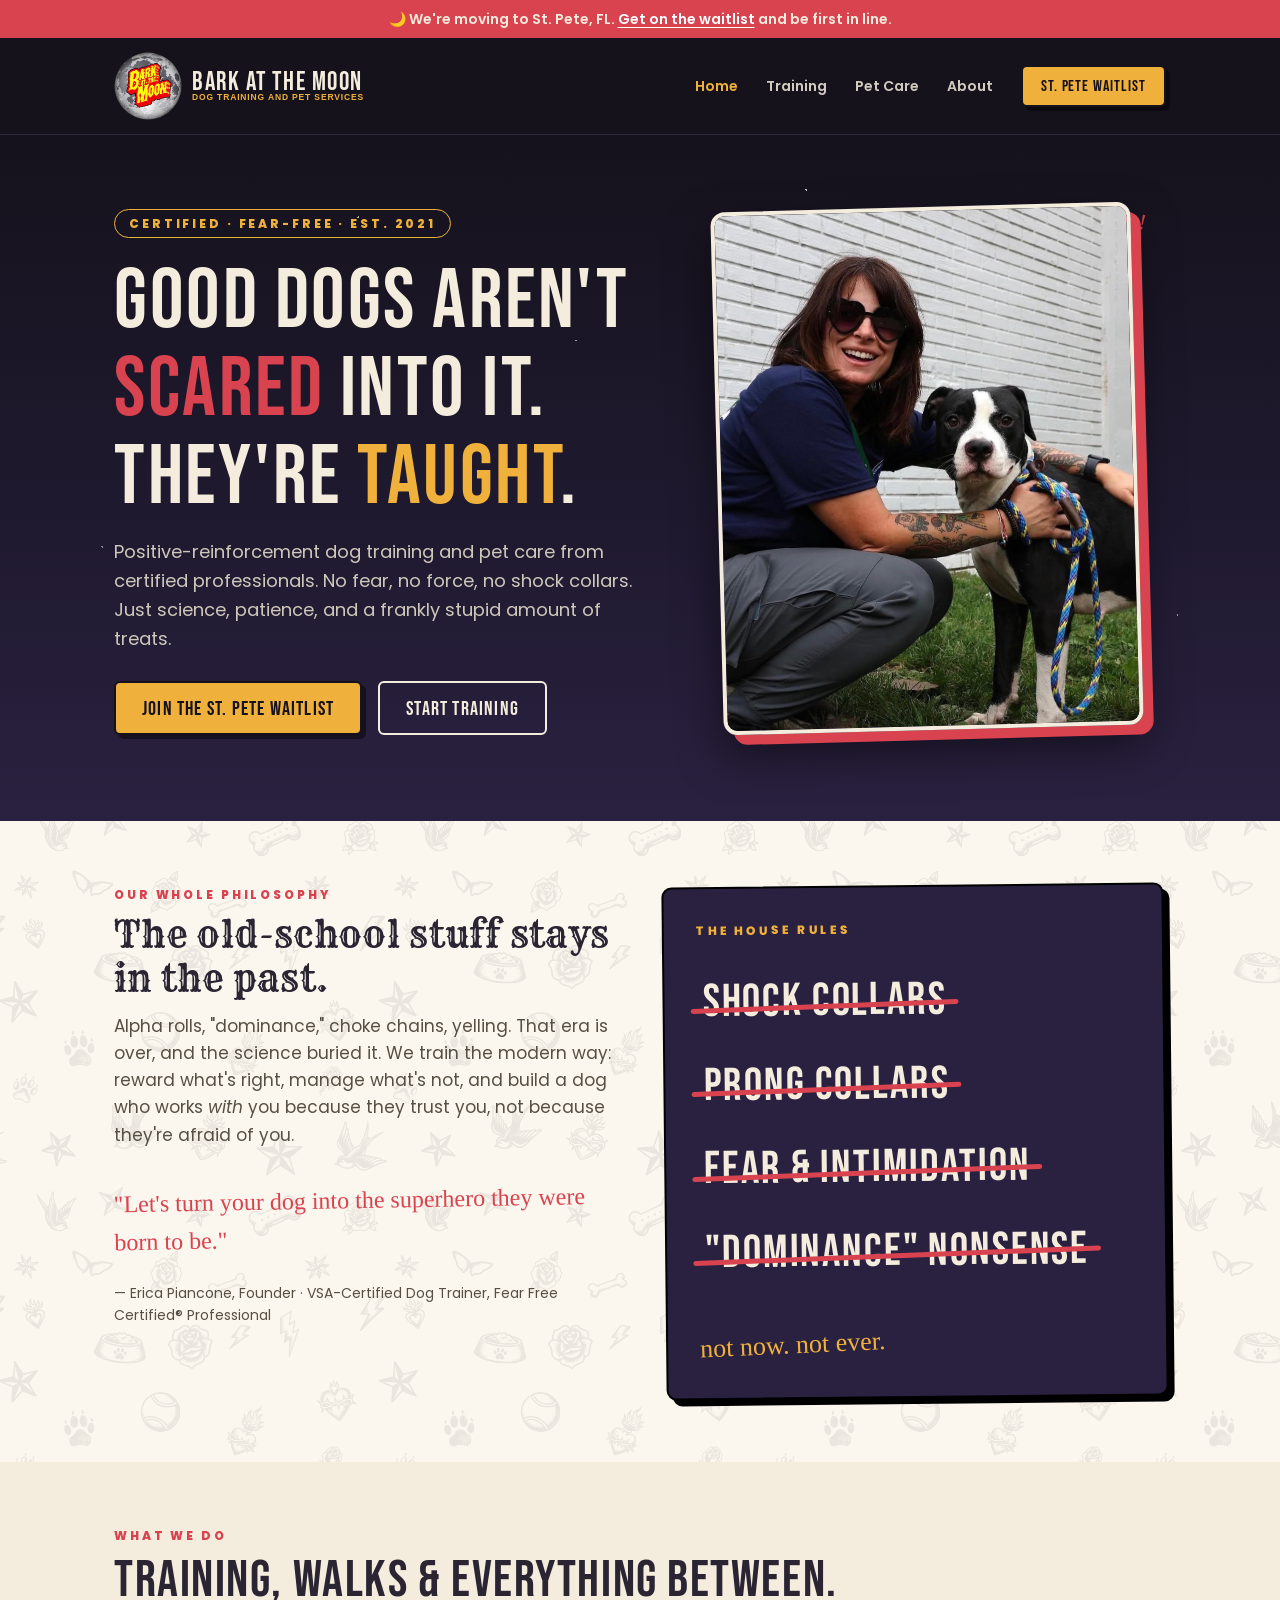
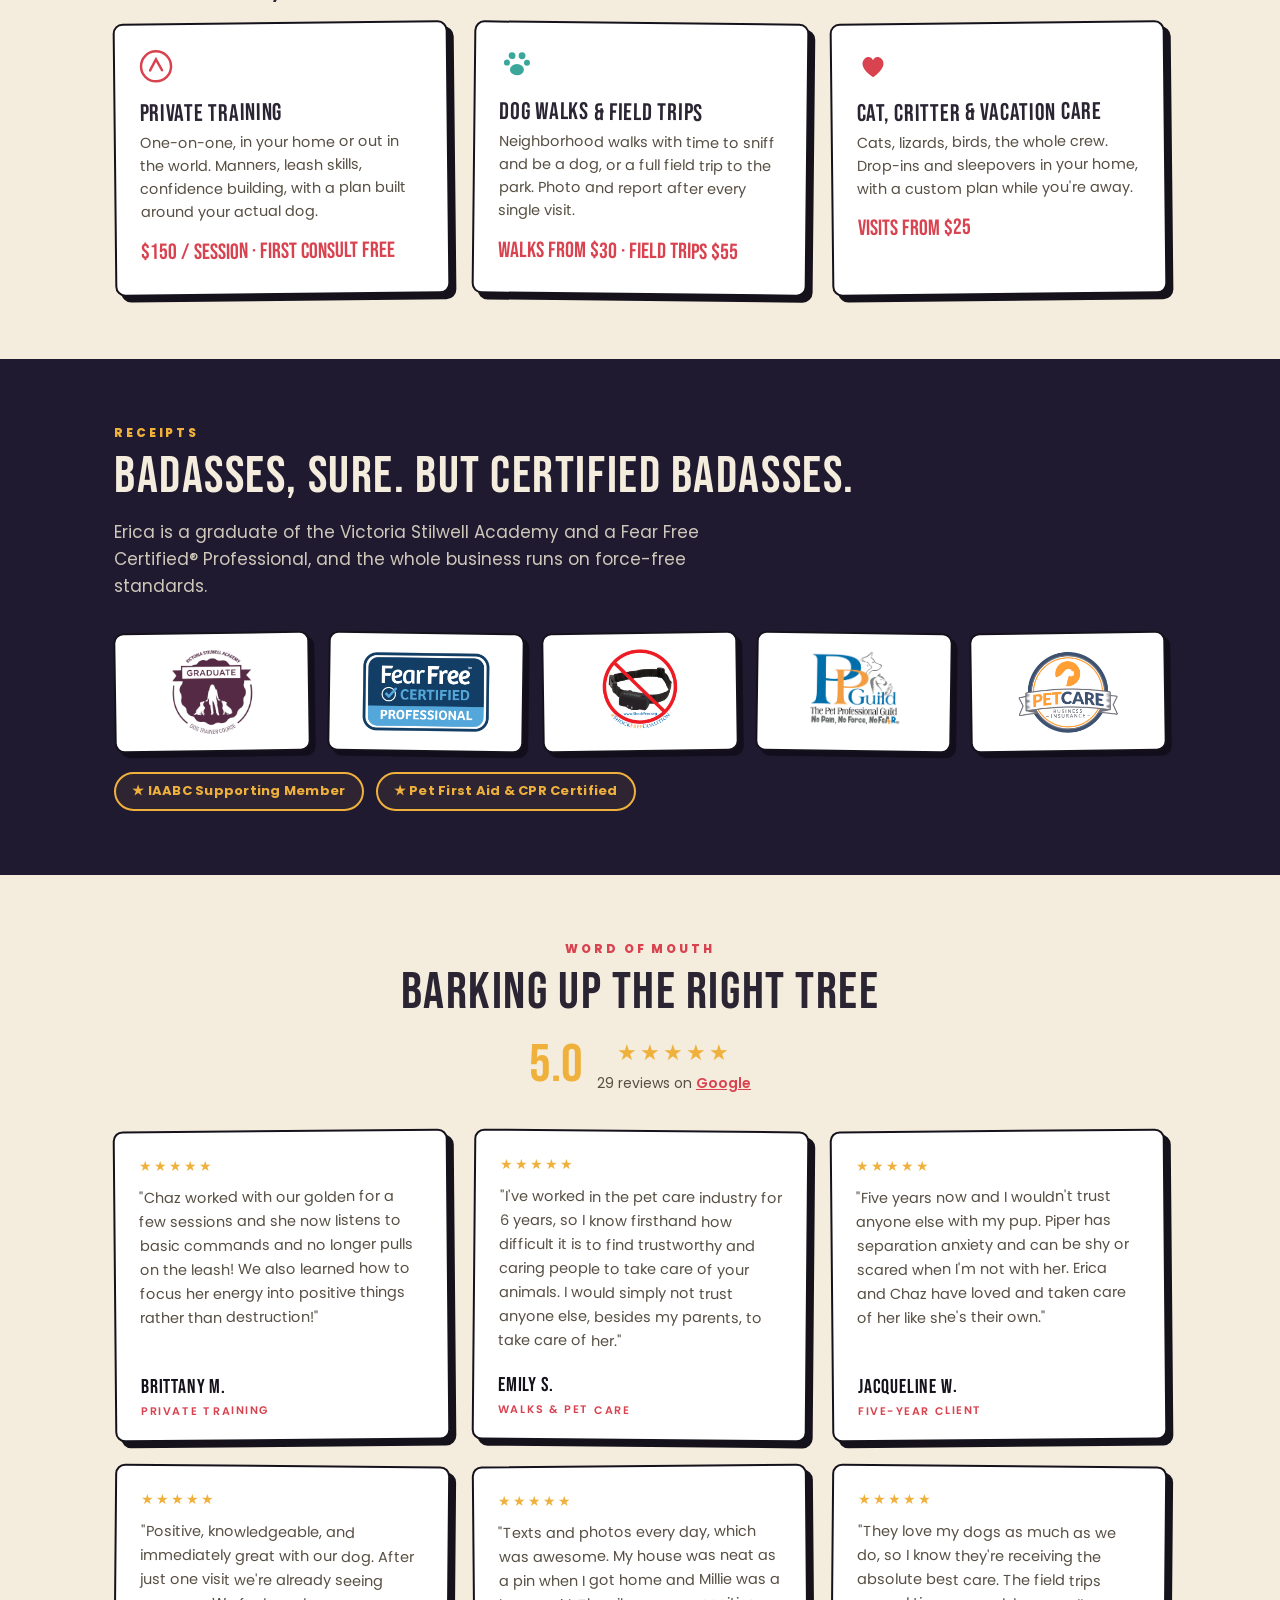
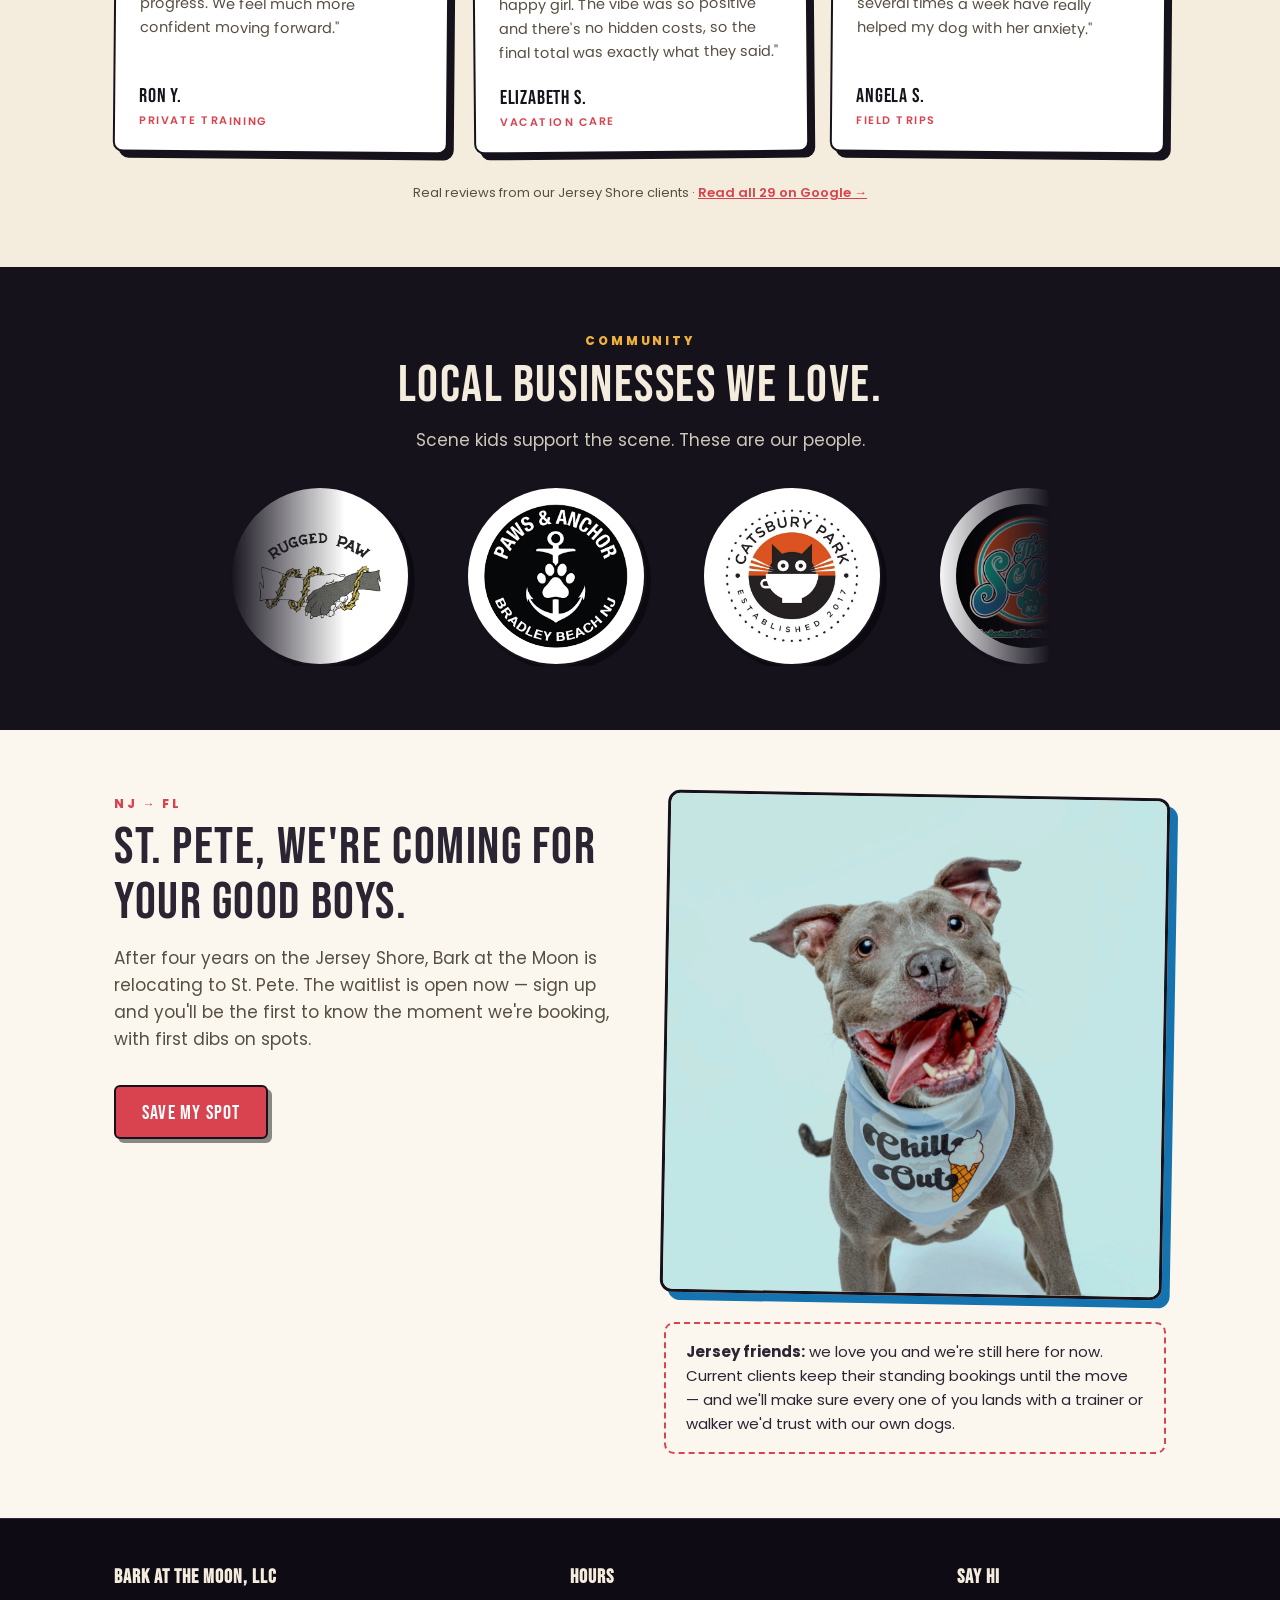
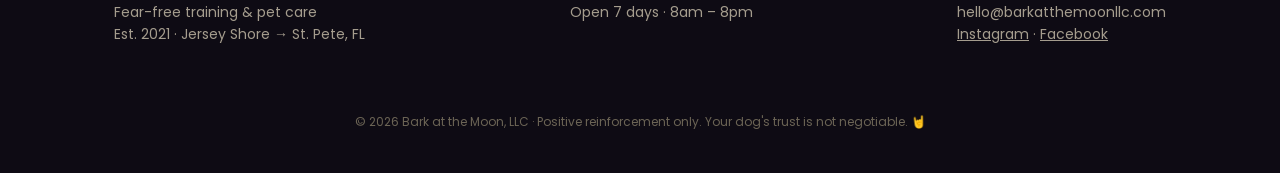
==== commit 373c5fd2: "Home hero: real photo of Erica and a client dog (IMG_3942) Replaces the moon logo badge as the hero " ====
--- a/index.html
+++ b/index.html
@@ -40,7 +40,7 @@
     </div>
     <div class="hero-art">
       <span class="awoo marker">awoooo!</span>
-      <img class="hero-badge" src="assets/logo-hero.png" alt="Bark at the Moon Dog Training — logo with the band-style lettering across a full moon">
+      <img class="hero-photo" src="assets/hero-erica.jpg" alt="Erica Piancone crouched beside a black-and-white pit bull on a leash, both looking at the camera">
     </div>
   </div>
 </div>
--- a/styles.css
+++ b/styles.css
@@ -483,6 +483,18 @@
   border: 3px solid var(--cream);
   box-shadow: 12px 12px 0 rgba(240,177,60,0.85), 0 16px 50px rgba(0,0,0,0.5);
   transform: rotate(-2deg);
+}
+
+/* real photo in the hero. cream frame so it holds its edge against the night sky,
+   red offset block to match the .photo-frame treatment further down the page */
+.hero-photo {
+  width: 100%;
+  max-width: 420px;
+  height: auto;
+  border: 4px solid var(--cream);
+  border-radius: 14px;
+  transform: rotate(-1.5deg);
+  box-shadow: 10px 10px 0 var(--red), 0 20px 44px rgba(0,0,0,0.5);
 }
 
 /* transparent-cut badge logo — no frame, just a moonlit glow */
@@ -617,6 +629,7 @@
   .hero-copy > div[style] { justify-content: center !important; }
 
   .hero-logo { max-width: min(400px, 88vw); }
+  .hero-photo { max-width: min(340px, 84vw); }
   .hero-badge { max-width: min(430px, 90vw); }
   .moon-img { width: min(300px, 82vw); height: auto; }
   .awoo { top: -26px; right: 8%; font-size: 18px; }
